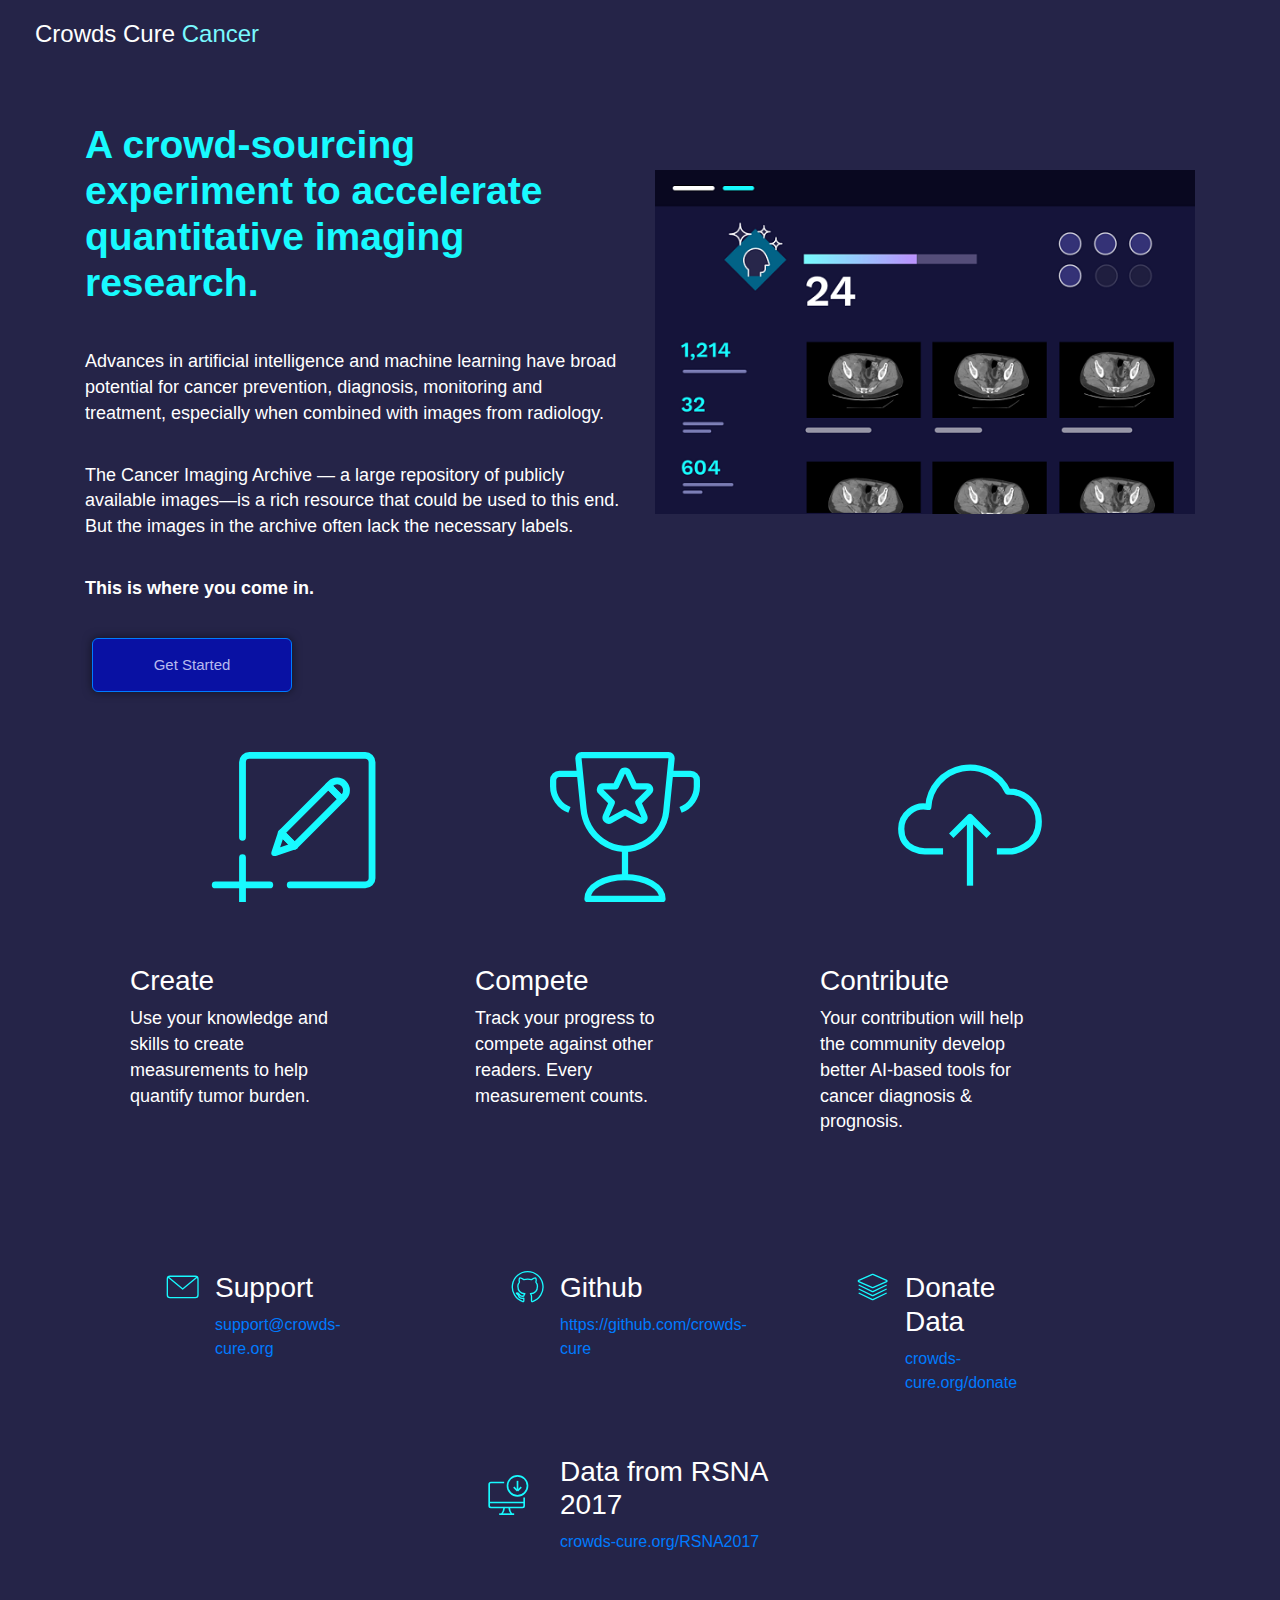
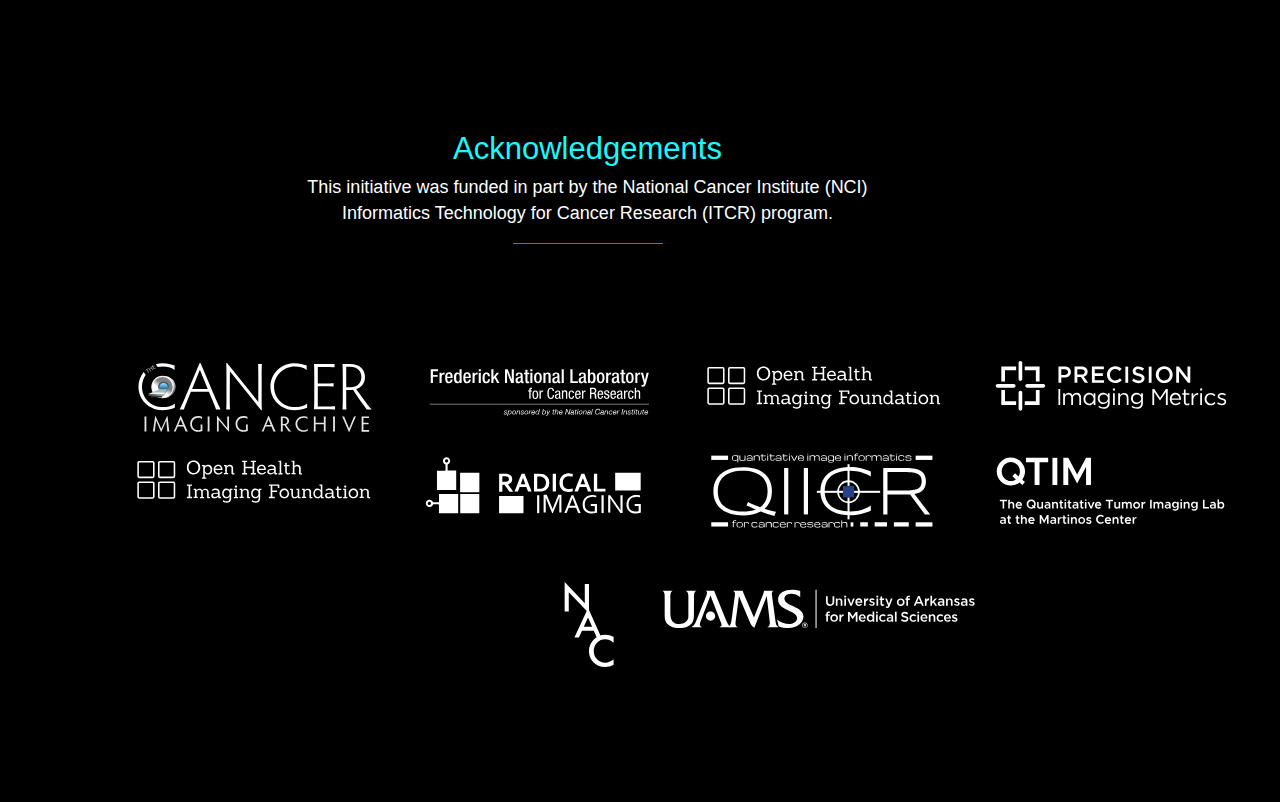
==== index.html @ 536ccc66 "updated with logos and links along with formatting" ====
﻿<!DOCTYPE html>
<html lang="en" xml:lang="en" xmlns="http://www.w3.org/1999/xhtml">

<head>
    <meta charset="utf-8">
    <meta http-equiv="X-UA-Compatible" content="IE=edge">
    <meta name="viewport" content="width=device-width, initial-scale=1">
    <meta http-equiv="Content-Language" content="en">
  
    <title>Crowds Cure Cancer</title>
    <meta name="description" content="Crowdsourcing quantitative imaging measurements for cancer research">
    <meta name=”keywords” content="cancer, imaging, NCI, ITCR, dicomweb"/>
    <meta name="author" content="NCI ITCR Collaborators">
    <meta name="theme-color" content="#262548">
    <meta name="mobile-web-app-capable" content="yes">
    <meta name="apple-mobile-web-app-title" content="Crowds Cure Cancer">
    <meta name="apple-mobile-web-app-capable" content="yes">
    <meta name="apple-mobile-web-app-status-bar-style" content="#262548">

      <!-- Global site tag (gtag.js) - Google Analytics -->
      <script async src="https://www.googletagmanager.com/gtag/js?id=UA-110076978-1"></script>
      <script>
        window.dataLayer = window.dataLayer || [];
        function gtag(){dataLayer.push(arguments);}
        gtag('js', new Date());

        gtag('config', 'UA-110076978-1');
      </script>

    <link href="https://fonts.googleapis.com/css?family=Work+Sans:400,700" rel="stylesheet">

    <!--<link rel="stylesheet" href="http://maxcdn.bootstrapcdn.com/font-awesome/4.6.0/css/font-awesome.min.css">!-->
    <link rel="stylesheet" href="assets/css/bootstrap-grid.min.css">
    <link rel="stylesheet" href="assets/css/styles.css">
    <!--<link href="https://fonts.googleapis.com/css?family=Sanchez" rel="stylesheet">-->
    <link rel="stylesheet" href="https://maxcdn.bootstrapcdn.com/bootstrap/4.1.3/css/bootstrap.min.css">

</head>

<body>
    <section class="main">
        <div class="container-fluid lowerPadding">
            <div class="row">
                <div class="col-xs-12 col-md-6">
                    <h4 class="logo">
					<a href="#">
		            	<span class="logoText">Crowds Cure </span>
		            	<span class="logoText highlight">Cancer</span>
		        	</a>
				</h4>
                </div>
                <div class="col-xs-12 col-md-6 right">
                    <!--Sign Up / Login buttons !-->
                </div>
            </div>
        </div>
        <div class="container">
            <div class="row v-align">
                <div class="col-xs-12 col-md-6 order-2 order-md-1">
                    <h3 class="topic">A crowd-sourcing experiment to accelerate quantitative imaging research.</h3>
                    <p class="textDescription left">Advances in artificial intelligence and machine learning have broad potential for cancer prevention, diagnosis, monitoring and treatment, especially when combined with images from radiology.</p>
                    <p class="textDescription left">The Cancer Imaging Archive — a large repository of publicly available images—is a rich resource that could be used to this end. But the images in the archive often lack the necessary labels.</p>
                    <p class="textDescription left">
                        <strong>This is where you come in.</strong>
                    </p>
                    <a href="https://cancer.crowds-cure.org" class="btn btn-primary">Get Started</a>
                </div>
                <div class="col-xs-12 col-md-6 order--1 order-md-2">
                    <div class="imageBlock pt-5">
                        <img class="img-fluid" src="assets/img/app-dashboard-lg.png" alt="Image unavailable">
                    </div>
                </div>
            </div>
            <div class="row detail-section">
                <div class="col-xs-12 col-md-3">
                    <svg class="lowerPadding">
                        <use xlink:href="assets/img/icons.svg#icon-create" />
                    </svg>
                    <h3 class="normal">Create</h3>
                    <p class="left">
                        Use your knowledge and skills to create measurements to help quantify tumor burden.
                    </p>
                </div>
                <div class="col-xs-12 col-md-3">
                    <svg class="lowerPadding">
                        <use class="path" xlink:href="assets/img/icons.svg#icon-compete" />
                    </svg>
                    <div>
                        <h3 class="normal">Compete</h3>
                        <p class="left">Track your progress to compete against other readers. Every measurement counts.</p>
                    </div>
                </div>
                <div class="col-xs-12 col-md-3">
                    <svg class="lowerPadding">
                        <use xlink:href="assets/img/icons.svg#icon-contribute" />
                    </svg>
                    <div>
                        <h3 class="normal">Contribute</h3>
                        <p class="left">Your contribution will help the community develop better AI-based tools for cancer diagnosis & prognosis.</p>
                    </div>
                </div>
            </div>

            <div class="row link-section">
                <div class="col-xs-12 col-md-3">
                    <div class="row">
                        <div class="col-md-4">
                            <svg  width="180" height="80">
                                <use xlink:href="assets/img/icons.svg#icon-support" />
                            </svg>
                        </div>
                        <div class="col-md-8">
                            <h3 class="normal">Support</h3>
                            <a href="mailto:support@crowds-cure.org">support@crowds-cure.org</a>
                        </div>
                    </div>
                </div>
                <div class="col-xs-12 col-md-3">
                    <div class="row">
                        <div class="col-md-4">
                            <svg width="180" height="80">
                                <use xlink:href="assets/img/icons.svg#icon-github" />
                            </svg>
                        </div>
                        <div class="col-md-8">
                            <h3 class="normal">Github</h3>
                            <a href="https://github.com/crowds-cure/cancer">https://github.com/crowds-cure</a>
                        </div>
                    </div>
                </div>
                <div class="col-xs-12 col-md-3">
                    <div class="row">
                        <div class="col-md-4">
                            <svg width="180" height="80">
                                <use xlink:href="assets/img/icons.svg#icon-donate" />
                            </svg>
                        </div>    
                        <div class="col-md-8">
                            <h3 class="normal">Donate Data</h3>
                            <a href="/donate">crowds-cure.org/donate</a>
                        </div>
                    </div>
                </div>
            </div>
            <div class="row data-section">
                <div class="col-xs-12 col-md-4">
                    <!--download image !-->
                </div>
                <div class="col-xs-12 col-md-4">
                    <div class="row">
                        <div class="col-md-3 spacing rightAlign">
                            <svg width="180" height="100">
                                <use xlink:href="assets/img/icons.svg#icon-donwload-data" />
                            </svg>
                        </div>
                        <div class="col-md-9 lowerPadding">
                           <h3 class="normal">Data from RSNA 2017</h3>
                           <a href="/RSNA2017">crowds-cure.org/RSNA2017</a>
                        </div>
                    </div>
                    <div class="col-xs-12 col-md-4">
                    </div>
                </div>
            </div>
        </div>
    </section>
    <section class="secondary">
        <div class="container">
            <div class="row acknowledgements">
                <div class="col-xs-12 col-md-1">
                </div>
                <div class="col-xs-12 col-md-7">
                    <h3 class="acknowledgements">Acknowledgements</h3>
                    <p class="center">This initiative was funded in part by the National Cancer Institute (NCI) Informatics Technology for Cancer Research (ITCR) program.</p>
                    <hr />
                </div>
                <div class="col-xs-12 col-md-1">
                </div>
            </div>
            <div class="row logo-section lowerPadding">
                <div class="col-xs-12 col-md-2 offset-md-1 center">
                    <a class='logo-img' href="http://www.cancerimagingarchive.net">
                        <img src="assets/img/logos-for-web/logo-cancer-imaging-archive.svg" />
                    </a>
                </div>
                <div class="col-xs-12 col-md-2 center">
                    <a class='logo-img' href="https://frederick.cancer.gov">
                        <img src="assets/img/logos-for-web/logo-frederick-national-lab.svg" />
                    </a>
                </div>
                <div class="col-xs-12 col-md-2 center">
                    <a class='logo-img' href="http://www.ohif.org">
                        <img src="assets/img/logos-for-web/logo-ohif.svg" />
                    </a>
                </div>
                <div class="col-xs-12 col-md-2 center">
                    <a class='logo-img' href="http://www.precisionmetrics.org">
                        <img src="assets/img/logos-for-web/logo-pim.svg" />
                    </a>
                </div>
            </div>
            <div class="row logo-section lowerPadding">
                <div class="col-xs-12 col-md-2 offset-md-1 center">
                    <a class='logo-img' href="http://www.ohif.org">
                       <img src="assets/img/logos-for-web/logo-ohif.svg" />
                    </a>
                    </div>
                <div class="col-xs-12 col-md-2 center">
                    <a class='logo-img' href="http://radiomics.io/ ">
                       <img src="/assets/img/logos-for-web/logo-radical-imaging.svg">
                    </a>
                </div>
                <div class="col-xs-12 col-md-2 center">
                    <a class='logo-img' href="http://qiicr.org/ ">
                       <img src="/assets/img/logos-for-web/logo-qiicr.svg">
                    </a>
                </div>
                <div class="col-xs-12 col-md-2 center">
                    <a class='logo-img' href="https://qtim-github.io/ ">
                        <img src="/assets/img/logos-for-web/logo-qtim.svg">
                    </a>
                </div>
            </div>
            <div class="row logo-section">
                <div class="col-xs-12 col-md-4 center">
                </div>
                <div class="col-xs-12 col-md-2 center">
                   <a class='logo-img' href="https://nac.spl.harvard.edu/ ">
                      <img src="/assets/img/logos-for-web/logo-nac.svg" height="120">
                   </a>
                </div>
                <div class="col-xs-12 col-md-2 center">
                    <a class='logo-img lowerPadding' href="https://www.uams.edu/ ">
                        <img src="/assets/img/logos-for-web/logo-uams.svg" height="70">
                    </a>
                </div>
                <div class="col-xs-12 col-md-4 center">
                </div>
            </div>
        </div>
    </section>
</body>
</html>
---- assets/css/styles.css ----
:root {
    --textActiveColor: #79f9fe;
    --textPrimaryColor: white;
    --textSecondaryColor: #b8baee;
    --primaryBackground: #252448;
    --textTopicColor: #18faff;
}

html {
    font: normal 16px sans-serif;
    color: var(--textPrimaryColor);
    background: black;
}

body {
    font-family: 'Work Sans', 'SF Pro Text', 'Roboto', 'Helvetica Neue', sans-serif;
    margin: 0;
    -webkit-font-smoothing: antialiased;
    -moz-osx-font-smoothing: grayscale;
}

ul,
nav {
    list-style: none;
}

h4.logo {
    padding: 20px;
}

h3.normal {
    color: var(--textPrimaryColor);
}

h3.topic {
    color: var(--textTopicColor);
    /*font-family: WorkSans;*/
    font-size: 39px;
    font-weight: 600;
    font-style: normal;
    font-stretch: normal;
    line-height: 1.18;
    letter-spacing: normal;
    padding-bottom: 35px;
}

p.textDescription 
{
   /* font-family: WorkSans;*/
    font-size: 18px;
    font-weight: normal;
    font-style: normal;
    font-stretch: normal;
    line-height: 1.44;
    letter-spacing: normal;
    padding-bottom: 20px;
}

.acknowledgements {
    font-size: 31px;
    color: var(--textTopicColor);
}

img.imageSize {
    display: block;
    height: 322px;
}

div.imageBlock {
    padding-top: 100%;
    padding-bottom: 25px;
    width: 100%;
    border-radius: 100%;
}

.smallerSize {
    display: block;
    background-size: 15px 10px;
}

.vAlign {
    height: 100%;
}

.smallerSize {
    background-size: 15px 12px;
}

div.spacing {
    padding-top: 20px;
    padding-bottom: 0px;
}

div.center {
    display: block;
    margin-left: auto;
    margin-right: auto;
    margin-top: auto;
    margin-bottom: auto;
}

a {
    text-decoration: none;
    color: var(--textActiveColor);
    cursor: pointer;
}

.symbolLine
{
    text-decoration: none;
    color: #18faff;
    cursor: pointer;
}

.lowerPadding {
    padding-bottom: 45px;
}

svg.lowerPadding {
    padding-bottom: 55px;
}

a > span.logoText {
    color: var(--textPrimaryColor);
}

a>span.logoText.highlight {
    color: var(--textActiveColor);
}

a:hover {
    opacity: 1;
}

a.btn {
	display: block;
    text-align: center;
    border-radius: 6px;
    height: 54px;
    width: 200px;
    padding: 15px;
    box-shadow: 0 0 10px 0 rgba(0, 0, 0, 0.53);
    /*border: solid 1px var(--textSecondaryColor);*/
    background-color: transparent;
    color: var(--textSecondaryColor);
    font-size: 15px;
    margin: 0 7px;
    cursor: pointer;
    outline: none;
}

a.btn-primary {
    background-color: #0911a3;
    color: var(--textSecondaryColor);
    padding-bottom: 20px;
}

a.btn-secondary {
    background-color: transparent;
    color: var(--textPrimaryColor);
}

hr {
    width: 150px;
    height: 2px;
    background-color: #2196F3;
    border: 0;
    margin-bottom: 80px;
}

section.main {
	background: var(--primaryBackground);
}

section.secondary {
    background: black;
    padding-bottom: 150px;
}


.detail-section>div {
    padding: 30px;
    margin: 30px;
}

.link-section>div {
    padding: 30px;
    margin: 30px;
}

.acknowledgements {
    background: black;
    padding-top: 35px;
}

.acknowledgements>div {
    padding: 30px;
    margin: 30px;
    text-align: center;
}

.acknowledgements>div>hr {
    margin: 10px auto;
}

.logo-section {
    background: black;
    text-align: center;
    padding: 10px 0;
}

.logo-section.last>div {
    height: 200px;
    padding-bottom: 45px;
}

.logo-section>div {
    padding: 5px;
}

p {
    font-size: 18px;
    font-weight: normal;
    font-style: normal;
    font-stretch: normal;
    line-height: 1.44;
    letter-spacing: normal;
    text-align: center;
    color: #ffffff;
}

p.center {
    text-align: center;
}

p.left {
    text-align: left;
}

use.path {
  border: solid 3.3px #18faff;
}

.qtim-logo {
    cursor: pointer;
    text-decoration: none;
    color: #efefef;
}

.qtim-logo h3 {
    font-weight: 600;
    font-size: 30px;
    margin: 0;
}

.qtim-logo p {
    margin: 0.35714rem;
}

.logo-img {
    display: block;
    margin: 1.07143rem auto;
    cursor: pointer;
    width: 265px;
    height: 30px;
    text-decoration: none;
}

.logo-img.lowerPadding {
    padding-top: 40px;
}

.ohif-logo .ohif-icon {
    float: left;
    display: inline-block;
    fill: transparent;
    height: 20px;
    margin: 0 8px 0 0;
    width: 30px;
}

.ohif-logo .ohif-logo-text {
    float: left;
    display: inline-block;
    font-family: "Sanchez";
    color: white;
    font-size: 14px;
    font-weight: 300;
    line-height: 30px;
    text-decoration: none;
}
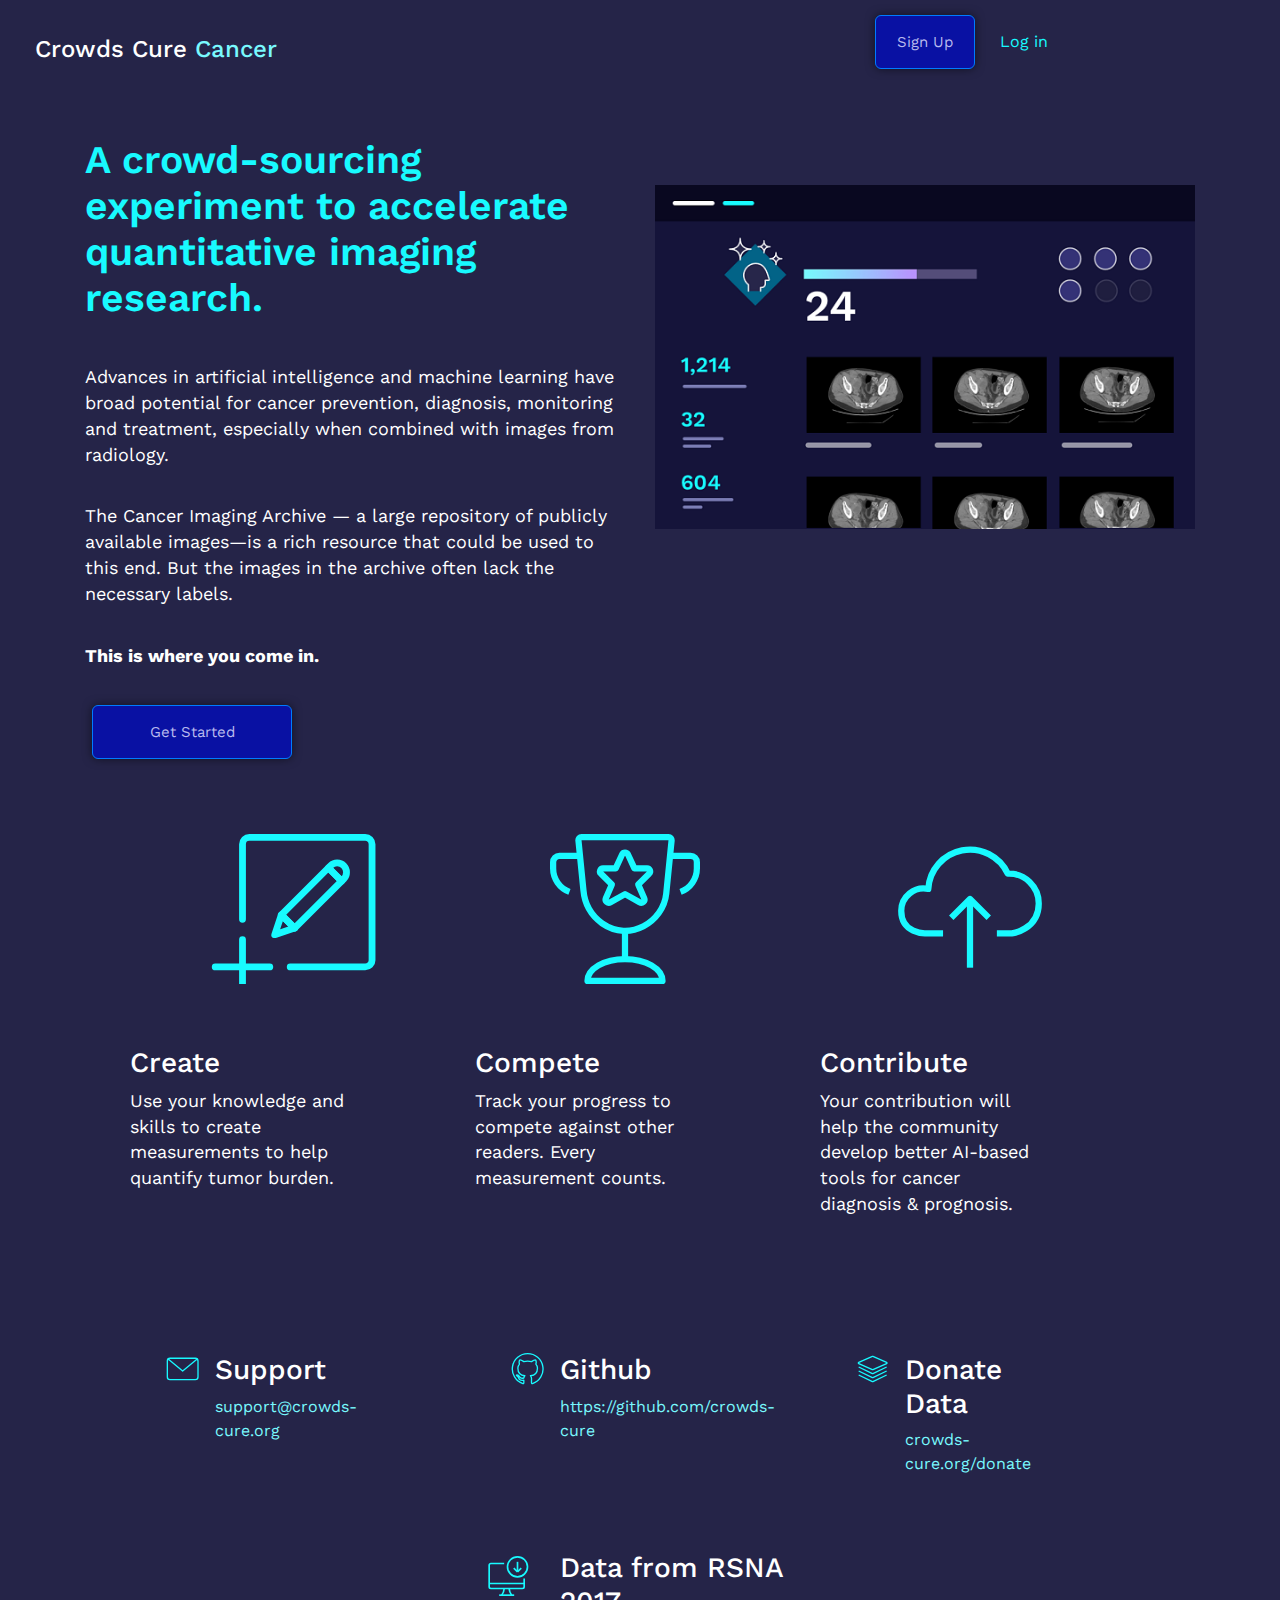
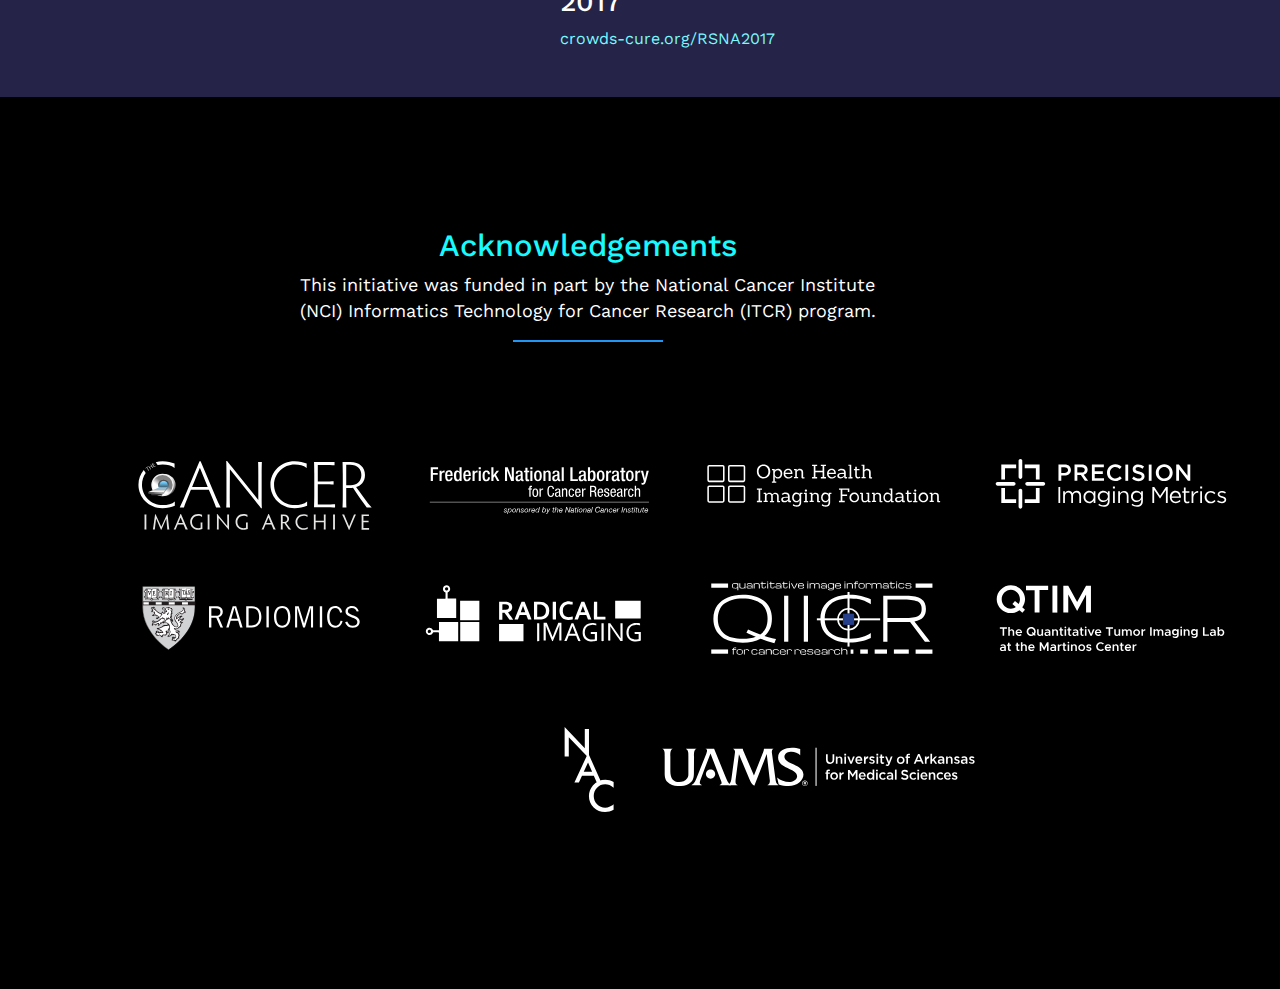
==== commit 7eb7ae37: "Buttons Added and Logo Updated" ====
--- a/index.html
+++ b/index.html
@@ -6,10 +6,10 @@
     <meta http-equiv="X-UA-Compatible" content="IE=edge">
     <meta name="viewport" content="width=device-width, initial-scale=1">
     <meta http-equiv="Content-Language" content="en">
-  
+
     <title>Crowds Cure Cancer</title>
     <meta name="description" content="Crowdsourcing quantitative imaging measurements for cancer research">
-    <meta name=”keywords” content="cancer, imaging, NCI, ITCR, dicomweb"/>
+    <meta name=”keywords” content="cancer, imaging, NCI, ITCR, dicomweb" />
     <meta name="author" content="NCI ITCR Collaborators">
     <meta name="theme-color" content="#262548">
     <meta name="mobile-web-app-capable" content="yes">
@@ -17,23 +17,23 @@
     <meta name="apple-mobile-web-app-capable" content="yes">
     <meta name="apple-mobile-web-app-status-bar-style" content="#262548">
 
-      <!-- Global site tag (gtag.js) - Google Analytics -->
-      <script async src="https://www.googletagmanager.com/gtag/js?id=UA-110076978-1"></script>
-      <script>
+    <!-- Global site tag (gtag.js) - Google Analytics -->
+    <script async src="https://www.googletagmanager.com/gtag/js?id=UA-110076978-1"></script>
+    <script>
         window.dataLayer = window.dataLayer || [];
-        function gtag(){dataLayer.push(arguments);}
+        function gtag() { dataLayer.push(arguments); }
         gtag('js', new Date());
 
         gtag('config', 'UA-110076978-1');
-      </script>
+    </script>
 
     <link href="https://fonts.googleapis.com/css?family=Work+Sans:400,700" rel="stylesheet">
 
     <!--<link rel="stylesheet" href="http://maxcdn.bootstrapcdn.com/font-awesome/4.6.0/css/font-awesome.min.css">!-->
     <link rel="stylesheet" href="assets/css/bootstrap-grid.min.css">
-    <link rel="stylesheet" href="assets/css/styles.css">
     <!--<link href="https://fonts.googleapis.com/css?family=Sanchez" rel="stylesheet">-->
     <link rel="stylesheet" href="https://maxcdn.bootstrapcdn.com/bootstrap/4.1.3/css/bootstrap.min.css">
+    <link rel="stylesheet" href="assets/css/styles.css">
 
 </head>
 
@@ -43,14 +43,17 @@
             <div class="row">
                 <div class="col-xs-12 col-md-6">
                     <h4 class="logo">
-					<a href="#">
-		            	<span class="logoText">Crowds Cure </span>
-		            	<span class="logoText highlight">Cancer</span>
-		        	</a>
-				</h4>
-                </div>
-                <div class="col-xs-12 col-md-6 right">
-                    <!--Sign Up / Login buttons !-->
+                        <a href="#">
+                            <span class="logoText">Crowds Cure </span>
+                            <span class="logoText highlight">Cancer</span>
+                        </a>
+                    </h4>
+                </div>
+                <div class="col-6 col-md-1 offset-md-2 right">
+                    <a href="https://cancer.crowds-cure.org" class="btn btn-signup">Sign Up</a>
+                </div>
+                <div class="col-6 col-md-1 left loginPadding">
+                    <a href="https://cancer.crowds-cure.org" class="login">Log in</a>
                 </div>
             </div>
         </div>
@@ -201,8 +204,8 @@
             </div>
             <div class="row logo-section lowerPadding">
                 <div class="col-xs-12 col-md-2 offset-md-1 center">
-                    <a class='logo-img' href="http://www.ohif.org">
-                       <img src="assets/img/logos-for-web/logo-ohif.svg" />
+                    <a class='logo-img' href="https://www.radiomics.io">
+                       <img src="assets/img/logos-for-web/logo-radiomics.svg" />
                     </a>
                     </div>
                 <div class="col-xs-12 col-md-2 center">
@@ -224,7 +227,7 @@
             <div class="row logo-section">
                 <div class="col-xs-12 col-md-4 center">
                 </div>
-                <div class="col-xs-12 col-md-2 center">
+                <div class="col-xs-12 col-md-2 nacCenter">
                    <a class='logo-img' href="https://nac.spl.harvard.edu/ ">
                       <img src="/assets/img/logos-for-web/logo-nac.svg" height="120">
                    </a>
--- a/assets/css/styles.css
+++ b/assets/css/styles.css
@@ -96,8 +96,26 @@
     margin-left: auto;
     margin-right: auto;
     margin-top: auto;
-    margin-bottom: auto;
-}
+    margin-bottom: 30px;
+}
+
+div.nacCenter {
+    display: block;
+    margin-left: auto;
+    margin-right: auto;
+    margin-top: 15px;
+    margin-bottom: 30px;
+}
+
+.login {
+    color: #18faff;
+}
+
+.loginPadding {
+    padding-top: 15px;
+    padding-left: 40px;
+}
+
 
 a {
     text-decoration: none;
@@ -113,6 +131,7 @@
 }
 
 .lowerPadding {
+    padding-top: 15px;
     padding-bottom: 45px;
 }
 
@@ -155,6 +174,15 @@
     padding-bottom: 20px;
 }
 
+
+a.btn-signup {
+    background-color: #0911a3;
+    color: var(--textSecondaryColor);
+    padding-bottom: 20px;
+    border-color: #007bff;
+    width: 100px;
+}
+
 a.btn-secondary {
     background-color: transparent;
     color: var(--textPrimaryColor);
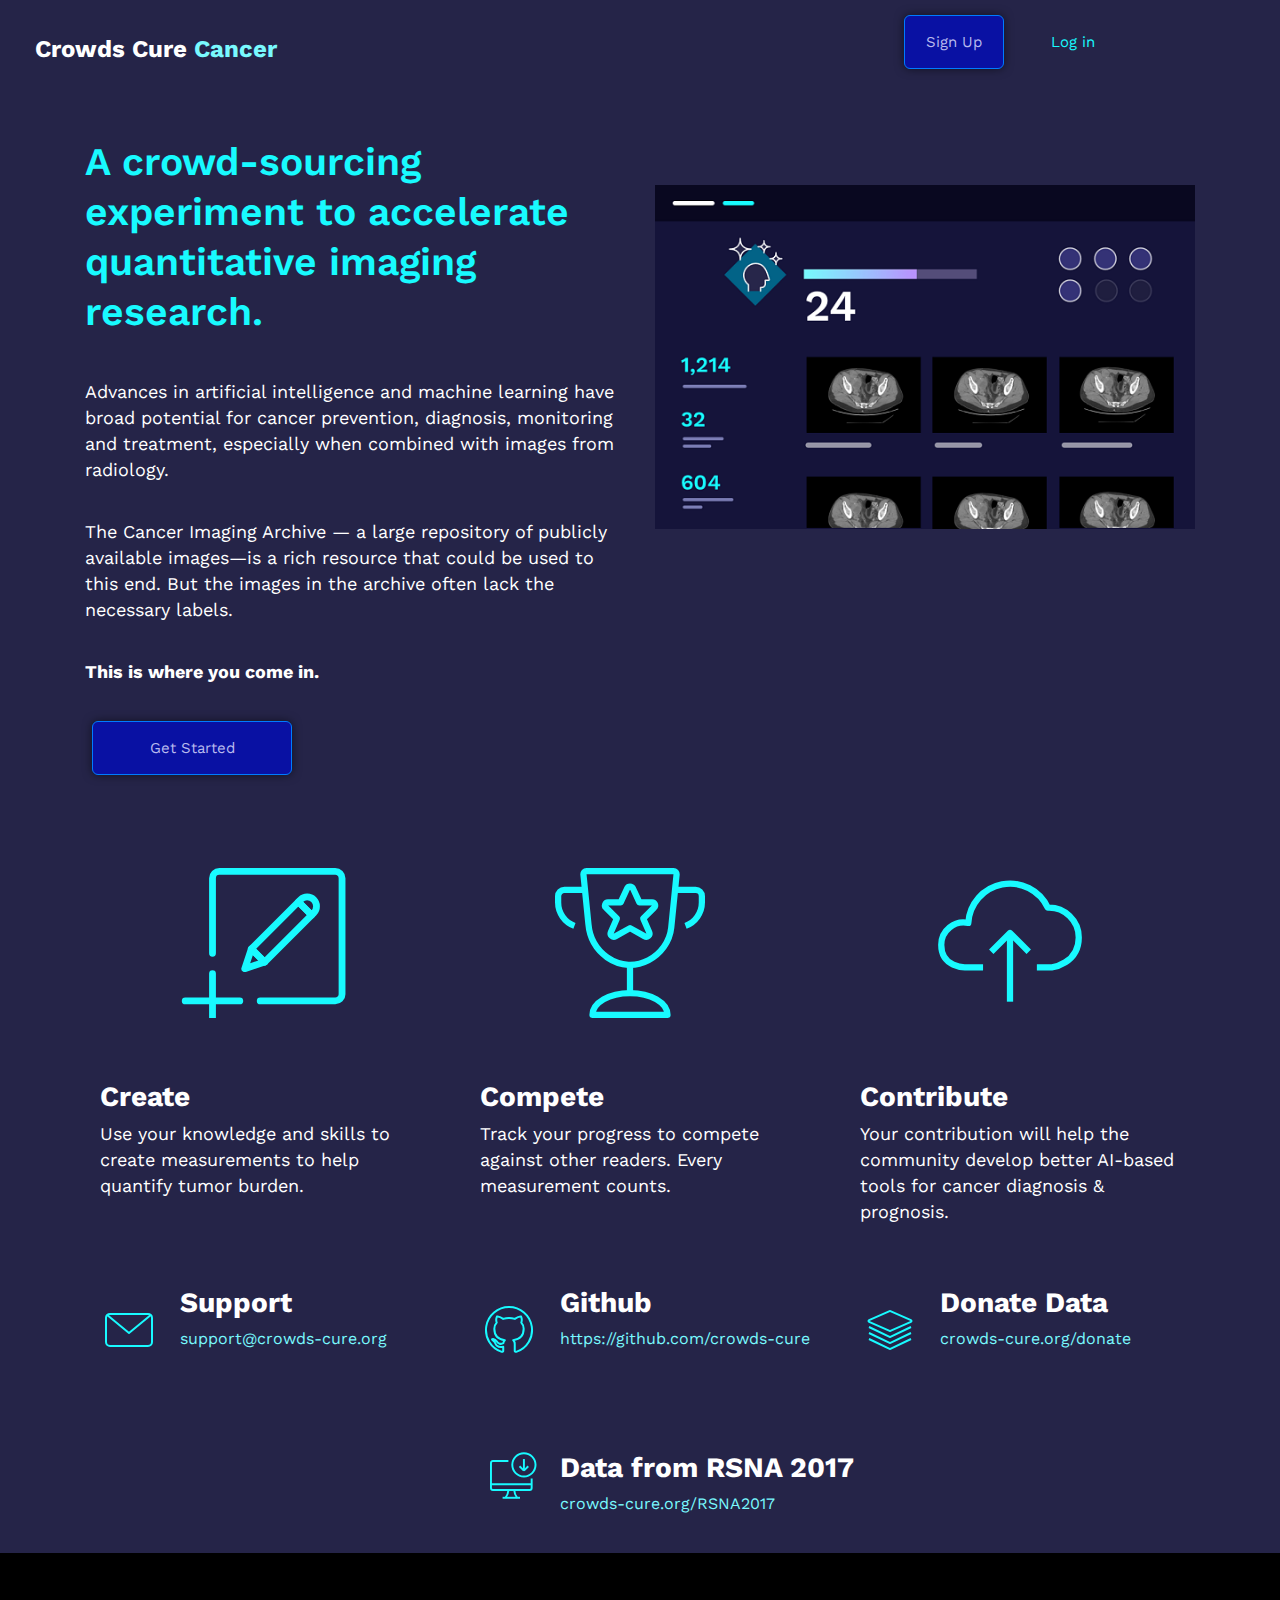
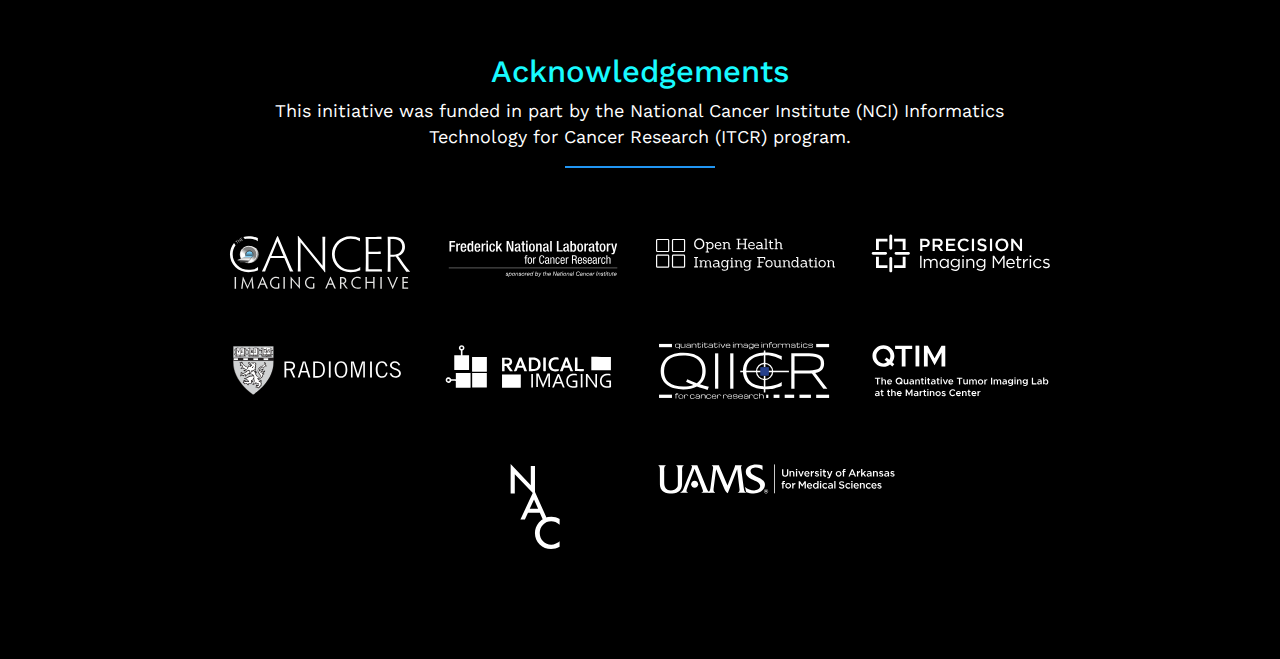
==== commit 429c6c97: "fix(style): Fix logos and sign up / login spacing" ====
--- a/index.html
+++ b/index.html
@@ -27,11 +27,8 @@
         gtag('config', 'UA-110076978-1');
     </script>
 
-    <link href="https://fonts.googleapis.com/css?family=Work+Sans:400,700" rel="stylesheet">
-
-    <!--<link rel="stylesheet" href="http://maxcdn.bootstrapcdn.com/font-awesome/4.6.0/css/font-awesome.min.css">!-->
-    <link rel="stylesheet" href="assets/css/bootstrap-grid.min.css">
-    <!--<link href="https://fonts.googleapis.com/css?family=Sanchez" rel="stylesheet">-->
+    <link href="https://fonts.googleapis.com/css?family=Work+Sans:400,600,700" rel="stylesheet">
+    <!--<link rel="stylesheet" href="assets/css/bootstrap-grid.min.css">!-->
     <link rel="stylesheet" href="https://maxcdn.bootstrapcdn.com/bootstrap/4.1.3/css/bootstrap.min.css">
     <link rel="stylesheet" href="assets/css/styles.css">
 
@@ -49,11 +46,9 @@
                         </a>
                     </h4>
                 </div>
-                <div class="col-6 col-md-1 offset-md-2 right">
-                    <a href="https://cancer.crowds-cure.org" class="btn btn-signup">Sign Up</a>
-                </div>
-                <div class="col-6 col-md-1 left loginPadding">
-                    <a href="https://cancer.crowds-cure.org" class="login">Log in</a>
+                <div class="col-xs-12 col-md-6 col-lg-5 offset-lg-1 right signup-buttons">
+                    <a href="https://cancer.crowds-cure.org#signup" class="btn btn-signup">Sign Up</a>
+                    <a href="https://cancer.crowds-cure.org#login" class="btn btn-login">Log in</a>
                 </div>
             </div>
         </div>
@@ -74,8 +69,8 @@
                     </div>
                 </div>
             </div>
-            <div class="row detail-section">
-                <div class="col-xs-12 col-md-3">
+            <div class="row detail-section mt-5">
+                <div class="col-xs-12 col-lg-4">
                     <svg class="lowerPadding">
                         <use xlink:href="assets/img/icons.svg#icon-create" />
                     </svg>
@@ -84,7 +79,7 @@
                         Use your knowledge and skills to create measurements to help quantify tumor burden.
                     </p>
                 </div>
-                <div class="col-xs-12 col-md-3">
+                <div class="col-xs-12 col-lg-4">
                     <svg class="lowerPadding">
                         <use class="path" xlink:href="assets/img/icons.svg#icon-compete" />
                     </svg>
@@ -93,7 +88,7 @@
                         <p class="left">Track your progress to compete against other readers. Every measurement counts.</p>
                     </div>
                 </div>
-                <div class="col-xs-12 col-md-3">
+                <div class="col-xs-12 col-lg-4">
                     <svg class="lowerPadding">
                         <use xlink:href="assets/img/icons.svg#icon-contribute" />
                     </svg>
@@ -105,139 +100,140 @@
             </div>
 
             <div class="row link-section">
-                <div class="col-xs-12 col-md-3">
-                    <div class="row">
-                        <div class="col-md-4">
-                            <svg  width="180" height="80">
+                <div class="col-xs-12 col-md-6 col-lg-4">
+                    <div class="row">
+                        <div class="col-md-3">
+                            <svg width="180" height="80">
                                 <use xlink:href="assets/img/icons.svg#icon-support" />
                             </svg>
                         </div>
-                        <div class="col-md-8">
+                        <div class="col-md-9">
                             <h3 class="normal">Support</h3>
                             <a href="mailto:support@crowds-cure.org">support@crowds-cure.org</a>
                         </div>
                     </div>
                 </div>
-                <div class="col-xs-12 col-md-3">
-                    <div class="row">
-                        <div class="col-md-4">
+                <div class="col-xs-12 col-md-6 col-lg-4">
+                    <div class="row">
+                        <div class="col-md-3">
                             <svg width="180" height="80">
                                 <use xlink:href="assets/img/icons.svg#icon-github" />
                             </svg>
                         </div>
-                        <div class="col-md-8">
+                        <div class="col-md-9">
                             <h3 class="normal">Github</h3>
-                            <a href="https://github.com/crowds-cure/cancer">https://github.com/crowds-cure</a>
-                        </div>
-                    </div>
-                </div>
-                <div class="col-xs-12 col-md-3">
-                    <div class="row">
-                        <div class="col-md-4">
-                            <svg width="180" height="80">
+                            <a target="_blank"
+                              rel="noopener noreferrer" href="https://github.com/crowds-cure/cancer">https://github.com/crowds-cure</a>
+                        </div>
+                    </div>
+                </div>
+                <div class="col-xs-12 col-md-6 col-lg-4">
+                    <div class="row">
+                        <div class="col-md-3">
+                            <svg width="110" height="80">
                                 <use xlink:href="assets/img/icons.svg#icon-donate" />
                             </svg>
                         </div>    
-                        <div class="col-md-8">
+                        <div class="col-md-9">
                             <h3 class="normal">Donate Data</h3>
-                            <a href="/donate">crowds-cure.org/donate</a>
-                        </div>
-                    </div>
-                </div>
-            </div>
-            <div class="row data-section">
-                <div class="col-xs-12 col-md-4">
-                    <!--download image !-->
-                </div>
-                <div class="col-xs-12 col-md-4">
-                    <div class="row">
-                        <div class="col-md-3 spacing rightAlign">
-                            <svg width="180" height="100">
-                                <use xlink:href="assets/img/icons.svg#icon-donwload-data" />
-                            </svg>
-                        </div>
-                        <div class="col-md-9 lowerPadding">
+                            <a target="_blank"
+                              rel="noopener noreferrer" href="http://www.cancerimagingarchive.net/primary-data/">crowds-cure.org/donate</a>
+                        </div>
+                    </div>
+                </div>
+            </div>
+            <div class="row data-section mt-5">
+                <div class="col-xs-12 col-lg-6 offset-lg-4">
+                    <div class="row">
+                        <div class="col-md-2">
+                            <svg class='icon-download-data' width="180" height="80">
+                                <use xlink:href="assets/img/icons.svg#icon-download-data" />
+                            </svg>
+                        </div>
+                        <div class="col-md-10">
                            <h3 class="normal">Data from RSNA 2017</h3>
-                           <a href="/RSNA2017">crowds-cure.org/RSNA2017</a>
-                        </div>
-                    </div>
-                    <div class="col-xs-12 col-md-4">
+                           <a target="_blank"
+                              rel="noopener noreferrer"
+                              href="/RSNA2017">crowds-cure.org/RSNA2017</a>
+                        </div>
                     </div>
                 </div>
             </div>
         </div>
     </section>
     <section class="secondary">
-        <div class="container">
+        <div class="container-fluid">
             <div class="row acknowledgements">
-                <div class="col-xs-12 col-md-1">
-                </div>
-                <div class="col-xs-12 col-md-7">
+                <div class="col-xs-12 col-md-8 offset-md-2">
                     <h3 class="acknowledgements">Acknowledgements</h3>
-                    <p class="center">This initiative was funded in part by the National Cancer Institute (NCI) Informatics Technology for Cancer Research (ITCR) program.</p>
+                    <p>This initiative was funded in part by the National Cancer Institute (NCI) Informatics Technology for Cancer Research (ITCR) program.</p>
                     <hr />
                 </div>
-                <div class="col-xs-12 col-md-1">
-                </div>
-            </div>
-            <div class="row logo-section lowerPadding">
-                <div class="col-xs-12 col-md-2 offset-md-1 center">
-                    <a class='logo-img' href="http://www.cancerimagingarchive.net">
+            </div>
+            <div class="row logo-section">
+                <div class="col-xs-12 col-md-6 col-xl-2 offset-xl-2">
+                    <a target="_blank"
+                              rel="noopener noreferrer" class='logo-img' href="http://www.cancerimagingarchive.net">
                         <img src="assets/img/logos-for-web/logo-cancer-imaging-archive.svg" />
                     </a>
                 </div>
-                <div class="col-xs-12 col-md-2 center">
-                    <a class='logo-img' href="https://frederick.cancer.gov">
+                <div class="col-xs-12 col-md-6 col-xl-2">
+                    <a target="_blank"
+                              rel="noopener noreferrer"class='logo-img' href="https://frederick.cancer.gov">
                         <img src="assets/img/logos-for-web/logo-frederick-national-lab.svg" />
                     </a>
                 </div>
-                <div class="col-xs-12 col-md-2 center">
-                    <a class='logo-img' href="http://www.ohif.org">
+                <div class="col-xs-12 col-md-6 col-xl-2">
+                    <a target="_blank"
+                              rel="noopener noreferrer" class='logo-img' href="http://www.ohif.org">
                         <img src="assets/img/logos-for-web/logo-ohif.svg" />
                     </a>
                 </div>
-                <div class="col-xs-12 col-md-2 center">
-                    <a class='logo-img' href="http://www.precisionmetrics.org">
+                <div class="col-xs-12 col-md-6 col-xl-2">
+                    <a target="_blank"
+                              rel="noopener noreferrer" class='logo-img' href="http://www.precisionmetrics.org">
                         <img src="assets/img/logos-for-web/logo-pim.svg" />
                     </a>
                 </div>
             </div>
-            <div class="row logo-section lowerPadding">
-                <div class="col-xs-12 col-md-2 offset-md-1 center">
-                    <a class='logo-img' href="https://www.radiomics.io">
+            <div class="row logo-section">
+                <div class="col-xs-12 col-md-6 col-xl-2 offset-xl-2">
+                    <a target="_blank"
+                              rel="noopener noreferrer" class='logo-img' href="https://www.radiomics.io">
                        <img src="assets/img/logos-for-web/logo-radiomics.svg" />
                     </a>
                     </div>
-                <div class="col-xs-12 col-md-2 center">
-                    <a class='logo-img' href="http://radiomics.io/ ">
+                <div class="col-xs-12 col-md-6 col-xl-2">
+                    <a target="_blank"
+                              rel="noopener noreferrer" class='logo-img' href="http://radicalimaging.com/">
                        <img src="/assets/img/logos-for-web/logo-radical-imaging.svg">
                     </a>
                 </div>
-                <div class="col-xs-12 col-md-2 center">
-                    <a class='logo-img' href="http://qiicr.org/ ">
+                <div class="col-xs-12 col-md-6 col-xl-2">
+                    <a target="_blank"
+                              rel="noopener noreferrer" class='logo-img' href="http://qiicr.org/ ">
                        <img src="/assets/img/logos-for-web/logo-qiicr.svg">
                     </a>
                 </div>
-                <div class="col-xs-12 col-md-2 center">
-                    <a class='logo-img' href="https://qtim-github.io/ ">
+                <div class="col-xs-12 col-md-6 col-xl-2">
+                    <a target="_blank"
+                              rel="noopener noreferrer" class='logo-img' href="https://qtim-github.io/ ">
                         <img src="/assets/img/logos-for-web/logo-qtim.svg">
                     </a>
                 </div>
             </div>
             <div class="row logo-section">
-                <div class="col-xs-12 col-md-4 center">
-                </div>
-                <div class="col-xs-12 col-md-2 nacCenter">
-                   <a class='logo-img' href="https://nac.spl.harvard.edu/ ">
+                <div class="col-xs-12 col-md-6 col-xl-2 offset-xl-4">
+                   <a target="_blank"
+                              rel="noopener noreferrer" class='logo-img' href="https://nac.spl.harvard.edu/ ">
                       <img src="/assets/img/logos-for-web/logo-nac.svg" height="120">
                    </a>
                 </div>
-                <div class="col-xs-12 col-md-2 center">
-                    <a class='logo-img lowerPadding' href="https://www.uams.edu/ ">
+                <div class="col-xs-12 col-md-6 col-xl-2">
+                    <a target="_blank"
+                              rel="noopener noreferrer" class='logo-img' href="https://www.uams.edu/ ">
                         <img src="/assets/img/logos-for-web/logo-uams.svg" height="70">
                     </a>
-                </div>
-                <div class="col-xs-12 col-md-4 center">
                 </div>
             </div>
         </div>
--- a/assets/css/styles.css
+++ b/assets/css/styles.css
@@ -4,10 +4,16 @@
     --textSecondaryColor: #b8baee;
     --primaryBackground: #252448;
     --textTopicColor: #18faff;
+    --linkHoverColor: pink;
+    --linkActiveColor: purple;
 }
 
 html {
     font: normal 16px sans-serif;
+    font-style: normal;
+    font-stretch: normal;
+    line-height: normal;
+    letter-spacing: normal;
     color: var(--textPrimaryColor);
     background: black;
 }
@@ -29,24 +35,22 @@
 }
 
 h3.normal {
+    font-weight: bold;
     color: var(--textPrimaryColor);
 }
 
 h3.topic {
     color: var(--textTopicColor);
-    /*font-family: WorkSans;*/
     font-size: 39px;
     font-weight: 600;
     font-style: normal;
     font-stretch: normal;
-    line-height: 1.18;
+    line-height: 1.28;
     letter-spacing: normal;
     padding-bottom: 35px;
 }
 
-p.textDescription 
-{
-   /* font-family: WorkSans;*/
+p.textDescription {
     font-size: 18px;
     font-weight: normal;
     font-style: normal;
@@ -61,11 +65,6 @@
     color: var(--textTopicColor);
 }
 
-img.imageSize {
-    display: block;
-    height: 322px;
-}
-
 div.imageBlock {
     padding-top: 100%;
     padding-bottom: 25px;
@@ -73,54 +72,20 @@
     border-radius: 100%;
 }
 
-.smallerSize {
-    display: block;
-    background-size: 15px 10px;
-}
-
-.vAlign {
-    height: 100%;
-}
-
-.smallerSize {
-    background-size: 15px 12px;
-}
-
-div.spacing {
-    padding-top: 20px;
-    padding-bottom: 0px;
-}
-
-div.center {
-    display: block;
-    margin-left: auto;
-    margin-right: auto;
-    margin-top: auto;
-    margin-bottom: 30px;
-}
-
-div.nacCenter {
-    display: block;
-    margin-left: auto;
-    margin-right: auto;
-    margin-top: 15px;
-    margin-bottom: 30px;
-}
-
-.login {
-    color: #18faff;
-}
-
-.loginPadding {
-    padding-top: 15px;
-    padding-left: 40px;
-}
-
-
 a {
-    text-decoration: none;
     color: var(--textActiveColor);
     cursor: pointer;
+    transition: 0.2s all ease;
+}
+
+a:hover {
+    text-decoration: none;
+    color: var(--linkHoverColor);
+}
+
+a:active {
+    text-decoration: none;
+    color: var(--linkActiveColor);
 }
 
 .symbolLine
@@ -141,14 +106,11 @@
 
 a > span.logoText {
     color: var(--textPrimaryColor);
+    font-weight: bold;
 }
 
 a>span.logoText.highlight {
     color: var(--textActiveColor);
-}
-
-a:hover {
-    opacity: 1;
 }
 
 a.btn {
@@ -174,6 +136,13 @@
     padding-bottom: 20px;
 }
 
+div.signup-buttons {
+    text-align: center;
+}
+
+div.signup-buttons > a {
+    display: inline-block;
+}
 
 a.btn-signup {
     background-color: #0911a3;
@@ -183,6 +152,24 @@
     width: 100px;
 }
 
+a.btn-signup:hover {
+    background-color: #007bff;
+}
+
+a.btn-login {
+    box-shadow: none;
+    width: 100px;
+    color: #18faff
+}
+
+a.btn-login:hover {
+    color: var(--linkHoverColor);
+}
+
+a.btn-login:active {
+    color: var(--linkActiveColor);
+}
+
 a.btn-secondary {
     background-color: transparent;
     color: var(--textPrimaryColor);
@@ -202,18 +189,24 @@
 
 section.secondary {
     background: black;
-    padding-bottom: 150px;
+    padding-bottom: 80px;
 }
 
 
 .detail-section>div {
     padding: 30px;
-    margin: 30px;
 }
 
 .link-section>div {
-    padding: 30px;
-    margin: 30px;
+    padding: 15px;
+}
+
+.data-section>div {
+    padding: 15px;
+}
+
+svg.icon-download-data {
+    padding-left: 25px;
 }
 
 .acknowledgements {
@@ -223,7 +216,6 @@
 
 .acknowledgements>div {
     padding: 30px;
-    margin: 30px;
     text-align: center;
 }
 
@@ -286,12 +278,17 @@
 }
 
 .logo-img {
+    margin: 0 auto;
+    cursor: pointer;
+    text-decoration: none;
     display: block;
-    margin: 1.07143rem auto;
-    cursor: pointer;
-    width: 265px;
-    height: 30px;
-    text-decoration: none;
+    align-items: center;
+    justify-content: center;
+}
+
+.logo-img > img {
+    max-width: 265px;
+    min-height: 30px;
 }
 
 .logo-img.lowerPadding {
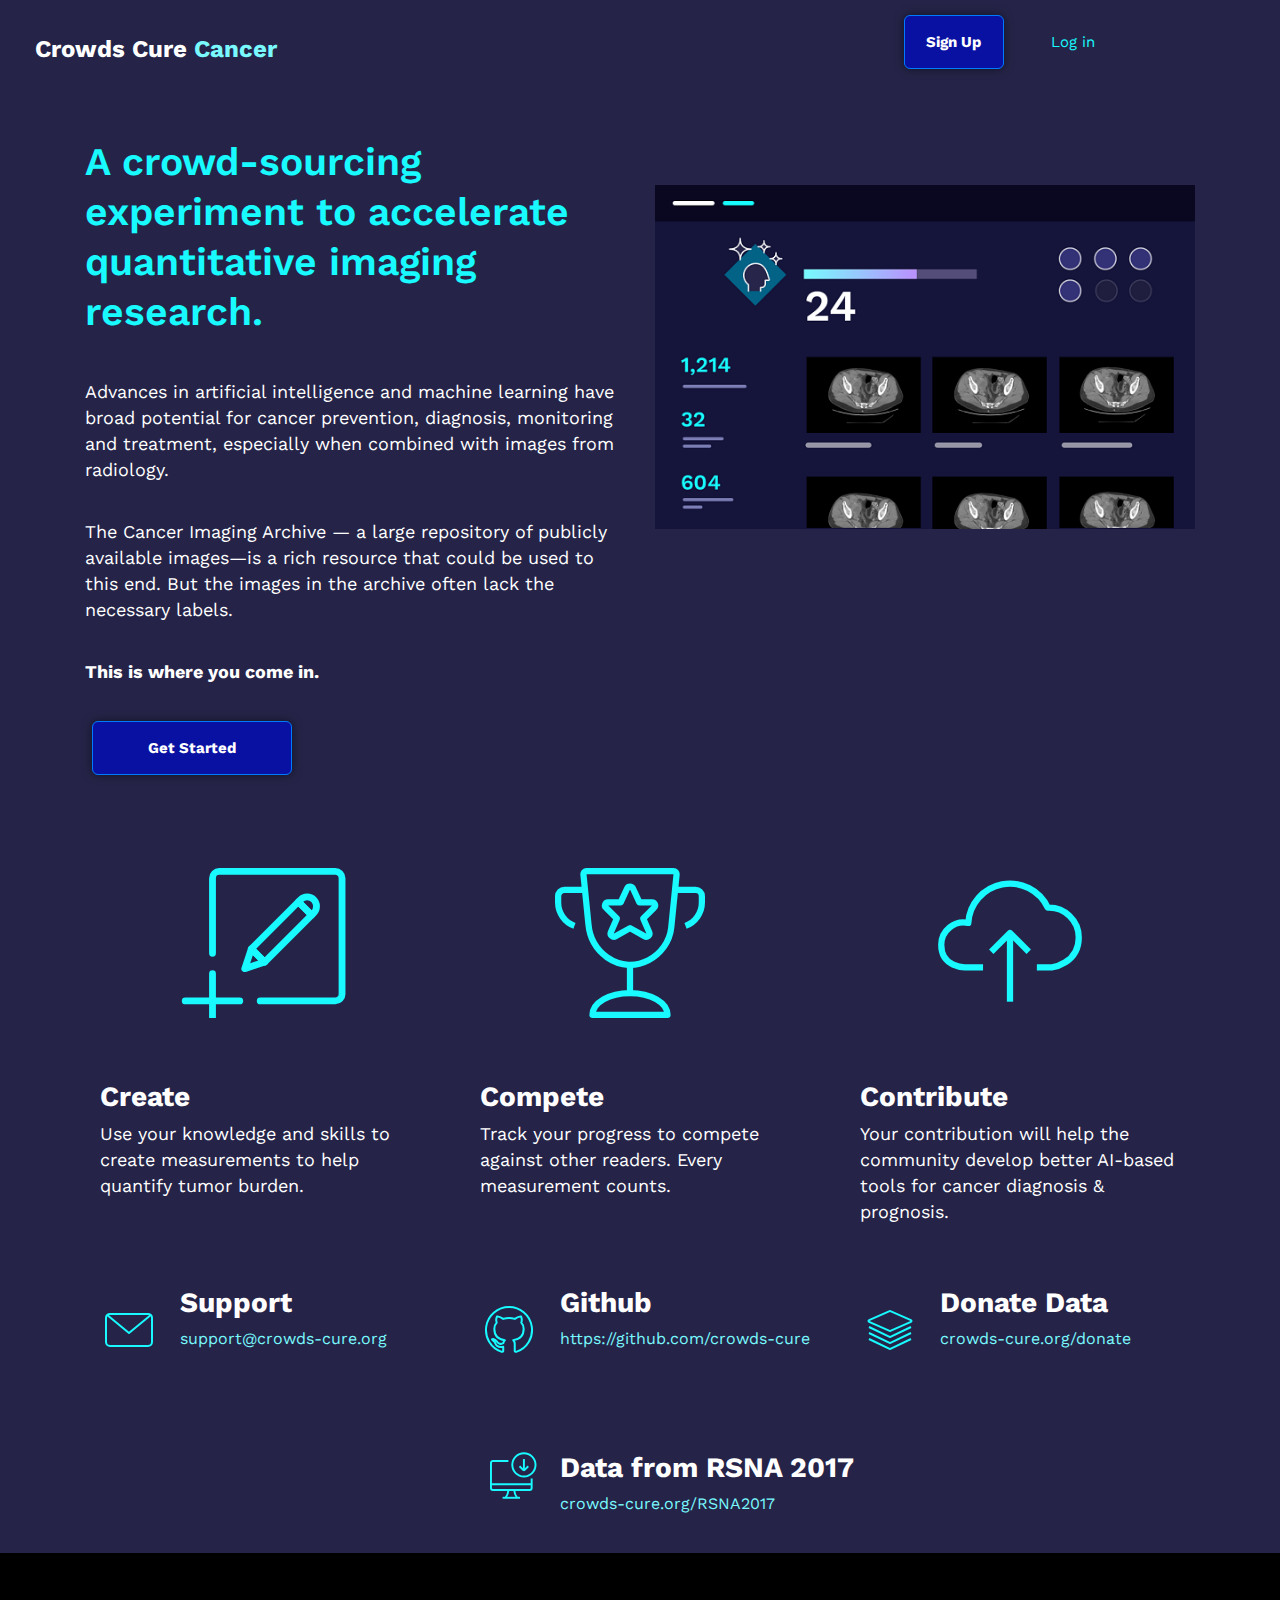
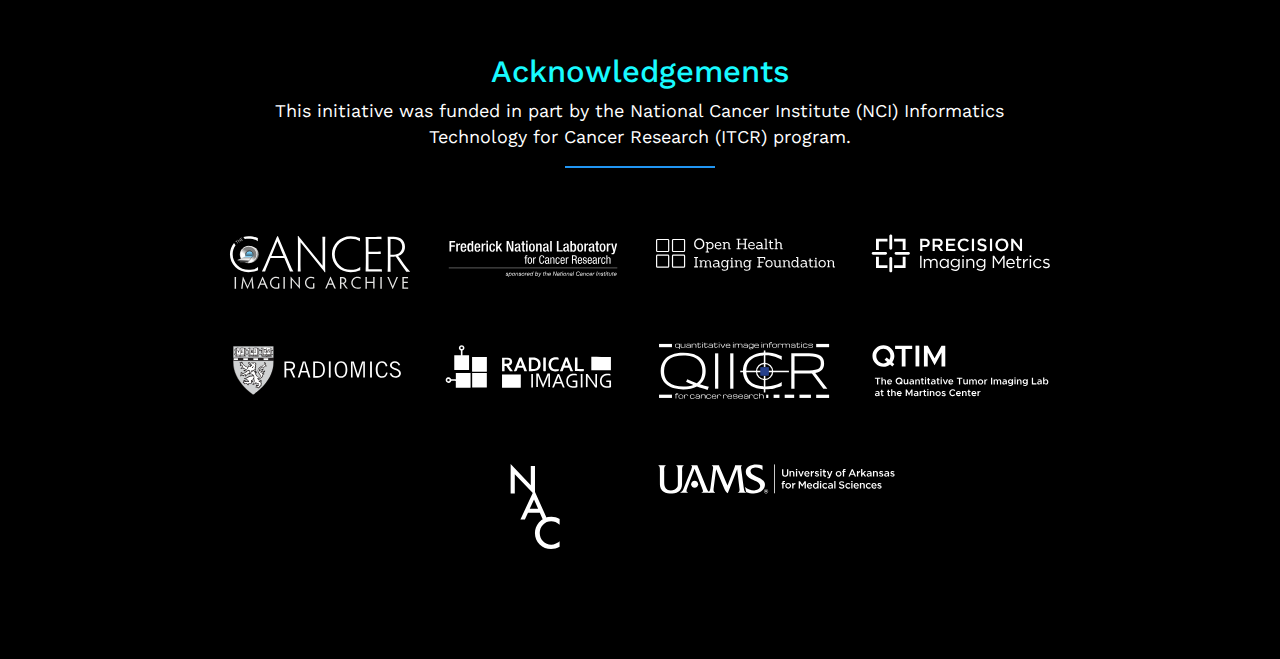
==== commit ef1063b5: "chore(favicon): Add basic favicon" ====
--- a/index.html
+++ b/index.html
@@ -11,11 +11,20 @@
     <meta name="description" content="Crowdsourcing quantitative imaging measurements for cancer research">
     <meta name=”keywords” content="cancer, imaging, NCI, ITCR, dicomweb" />
     <meta name="author" content="NCI ITCR Collaborators">
-    <meta name="theme-color" content="#262548">
+    <meta name="theme-color" content="#1e1d39">
     <meta name="mobile-web-app-capable" content="yes">
     <meta name="apple-mobile-web-app-title" content="Crowds Cure Cancer">
     <meta name="apple-mobile-web-app-capable" content="yes">
-    <meta name="apple-mobile-web-app-status-bar-style" content="#262548">
+    <meta name="apple-mobile-web-app-status-bar-style" content="#1e1d39">
+
+    <link rel="apple-touch-icon" sizes="180x180" href="/apple-touch-icon.png">
+    <link rel="icon" type="image/png" sizes="32x32" href="/favicon-32x32.png">
+    <link rel="icon" type="image/png" sizes="16x16" href="/favicon-16x16.png">
+    <link rel="manifest" href="/site.webmanifest">
+    <link rel="mask-icon" href="/safari-pinned-tab.svg" color="#1e1d39">
+    <link rel="shortcut icon" href="/favicon.ico">
+    <meta name="msapplication-TileColor" content="#1e1d39">
+    <meta name="theme-color" content="#1e1d39">
 
     <!-- Global site tag (gtag.js) - Google Analytics -->
     <script async src="https://www.googletagmanager.com/gtag/js?id=UA-110076978-1"></script>
--- a/assets/css/styles.css
+++ b/assets/css/styles.css
@@ -132,8 +132,9 @@
 
 a.btn-primary {
     background-color: #0911a3;
-    color: var(--textSecondaryColor);
+    color: var(--textPrimaryColor);
     padding-bottom: 20px;
+    font-weight: bold;
 }
 
 div.signup-buttons {
@@ -146,10 +147,11 @@
 
 a.btn-signup {
     background-color: #0911a3;
-    color: var(--textSecondaryColor);
+    color: var(--textPrimaryColor);
     padding-bottom: 20px;
     border-color: #007bff;
     width: 100px;
+    font-weight: bold;
 }
 
 a.btn-signup:hover {
@@ -314,3 +316,5 @@
     line-height: 30px;
     text-decoration: none;
 }
+
+
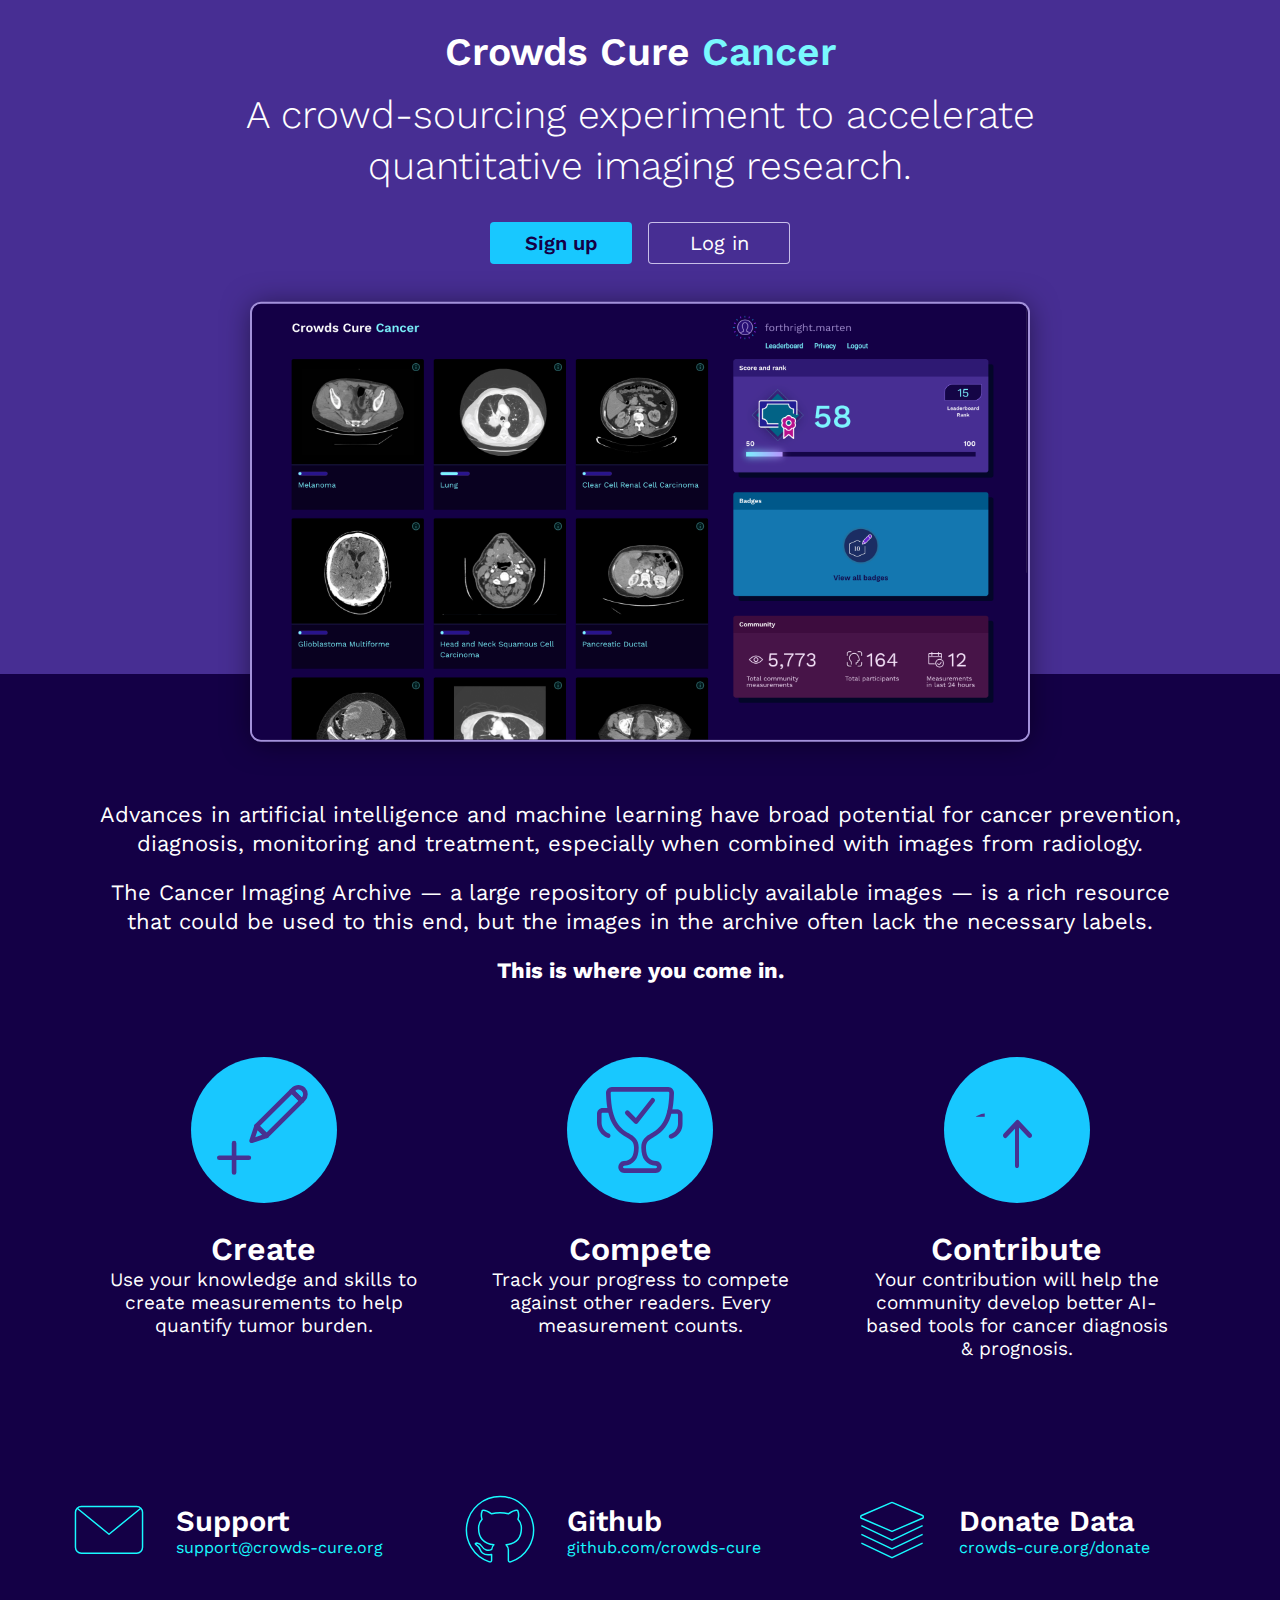
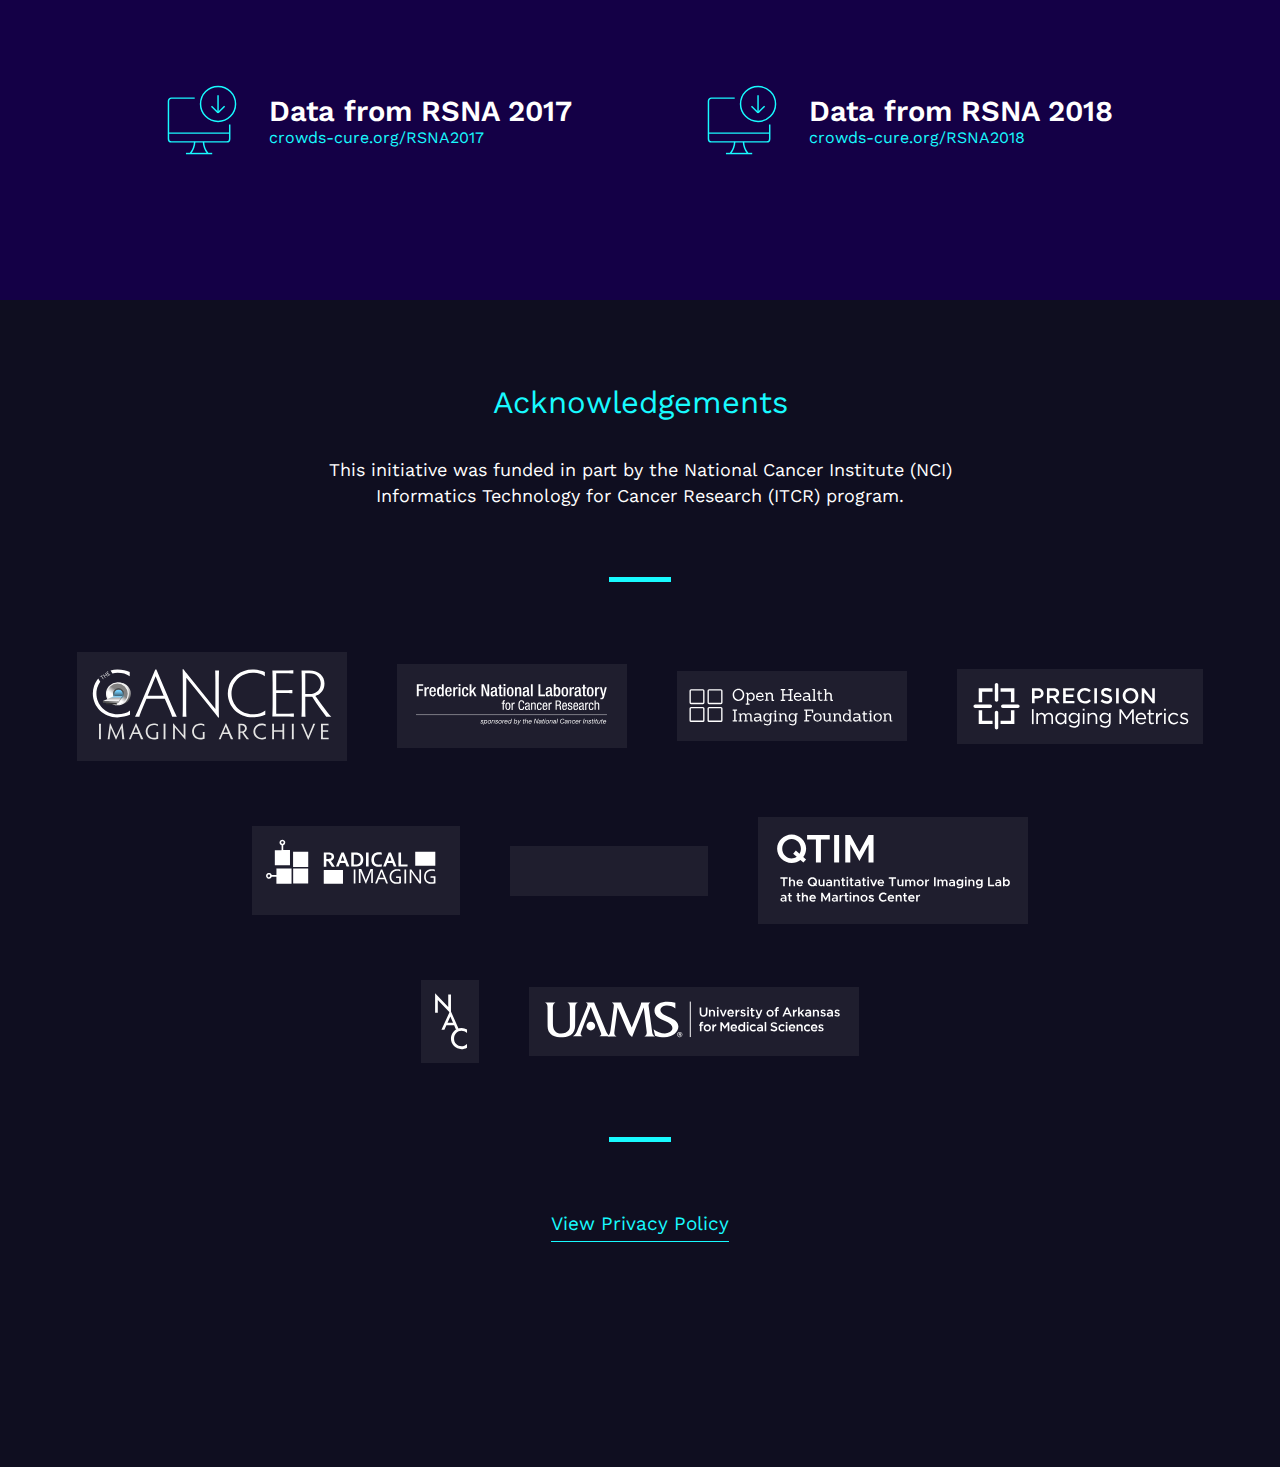
==== commit 19ecb2fa: "Initial implementation for RSNA 2019 layout" ====
--- a/index.html
+++ b/index.html
@@ -36,216 +36,123 @@
         gtag('config', 'UA-110076978-1');
     </script>
 
-    <link href="https://fonts.googleapis.com/css?family=Work+Sans:400,600,700" rel="stylesheet">
-    <!--<link rel="stylesheet" href="assets/css/bootstrap-grid.min.css">!-->
-    <link rel="stylesheet" href="https://maxcdn.bootstrapcdn.com/bootstrap/4.1.3/css/bootstrap.min.css">
+    <link href="https://fonts.googleapis.com/css?family=Work+Sans:300,400,600,700" rel="stylesheet">
     <link rel="stylesheet" href="assets/css/styles.css">
-
 </head>
 
 <body>
-    <section class="main">
-        <div class="container-fluid lowerPadding">
-            <div class="row">
-                <div class="col-xs-12 col-md-6">
-                    <h4 class="logo">
-                        <a href="#">
-                            <span class="logoText">Crowds Cure </span>
-                            <span class="logoText highlight">Cancer</span>
-                        </a>
-                    </h4>
-                </div>
-                <div class="col-xs-12 col-md-6 col-lg-5 offset-lg-1 right signup-buttons">
-                    <a href="https://cancer.crowds-cure.org#signup" class="btn btn-signup">Sign Up</a>
-                    <a href="https://cancer.crowds-cure.org#login" class="btn btn-login">Log in</a>
-                </div>
+    <section class="title">
+        <h1 class="logo">
+            <a href="#">
+                <span class="logoText">Crowds Cure </span>
+                <span class="logoText highlight">Cancer</span>
+            </a>
+        </h1>
+        <p class="description">A crowd-sourcing experiment to accelerate quantitative imaging research.</p>
+        <div class="buttons">
+            <a class="button signup" href="https://cancer.crowds-cure.org/#signup">Sign up</a>
+            <a class="button login" href="https://cancer.crowds-cure.org/#login">Log in</a>
+        </div>
+        <div class="screenshot">
+            <img src="assets/img/app-screenshot.png" />
+        </div>
+    </section>
+    <section class="overview">
+        <div class="introduction">
+            <p>Advances in artificial intelligence and machine learning have broad potential for cancer prevention, diagnosis, monitoring and treatment, especially when combined with images from radiology.</p>
+            <p>The Cancer Imaging Archive — a large repository of publicly available images — is a rich resource that could be used to this end, but the images in the archive often lack the necessary labels.</p>
+            <p><strong>This is where you come in.</strong></p>
+        </div>
+        <div class="actions">
+            <div class="action">
+                    <svg><use xlink:href="assets/img/icons.svg#icon-create"></use></svg>
+                <h3>Create</h3>
+                <p>Use your knowledge and skills to create measurements to help quantify tumor burden.</p>
+            </div>
+            <div class="action">
+                <svg><use xlink:href="assets/img/icons.svg#icon-compete"></use></svg>
+                <h3>Compete</h3>
+                <p>Track your progress to compete against other readers. Every measurement counts.</p>
+            </div>
+            <div class="action">
+                    <svg><use xlink:href="assets/img/icons.svg#icon-contribute"></use></svg>
+                <h3>Contribute</h3>
+                <p>Your contribution will help the community develop better AI-based tools for cancer diagnosis & prognosis.</p>
             </div>
         </div>
-        <div class="container">
-            <div class="row v-align">
-                <div class="col-xs-12 col-md-6 order-2 order-md-1">
-                    <h3 class="topic">A crowd-sourcing experiment to accelerate quantitative imaging research.</h3>
-                    <p class="textDescription left">Advances in artificial intelligence and machine learning have broad potential for cancer prevention, diagnosis, monitoring and treatment, especially when combined with images from radiology.</p>
-                    <p class="textDescription left">The Cancer Imaging Archive — a large repository of publicly available images—is a rich resource that could be used to this end. But the images in the archive often lack the necessary labels.</p>
-                    <p class="textDescription left">
-                        <strong>This is where you come in.</strong>
-                    </p>
-                    <a href="https://cancer.crowds-cure.org" class="btn btn-primary">Get Started</a>
+        <div class="links">
+            <a class="link" href="mailto:support@crowds-cure.org" target="_blank">
+                <svg><use xlink:href="assets/img/icons.svg#icon-support"></use></svg>
+                <div class="text">
+                    <h4 class="title">Support</h4>
+                    <span>support@crowds-cure.org</span>
                 </div>
-                <div class="col-xs-12 col-md-6 order--1 order-md-2">
-                    <div class="imageBlock pt-5">
-                        <img class="img-fluid" src="assets/img/app-dashboard-lg.png" alt="Image unavailable">
-                    </div>
+            </a>
+            <a class="link" href="https://github.com/crowds-cure" target="_blank">
+                <svg><use xlink:href="assets/img/icons.svg#icon-github"></use></svg>
+                <div class="text">
+                    <h4 class="title">Github</h4>
+                    <span>github.com/crowds-cure</span>
                 </div>
-            </div>
-            <div class="row detail-section mt-5">
-                <div class="col-xs-12 col-lg-4">
-                    <svg class="lowerPadding">
-                        <use xlink:href="assets/img/icons.svg#icon-create" />
-                    </svg>
-                    <h3 class="normal">Create</h3>
-                    <p class="left">
-                        Use your knowledge and skills to create measurements to help quantify tumor burden.
-                    </p>
+            </a>
+            <a class="link" href="/donate" target="_blank">
+                <svg><use xlink:href="assets/img/icons.svg#icon-donate"></use></svg>
+                <div class="text">
+                    <h4 class="title">Donate Data</h4>
+                    <span>crowds-cure.org/donate</span>
                 </div>
-                <div class="col-xs-12 col-lg-4">
-                    <svg class="lowerPadding">
-                        <use class="path" xlink:href="assets/img/icons.svg#icon-compete" />
-                    </svg>
-                    <div>
-                        <h3 class="normal">Compete</h3>
-                        <p class="left">Track your progress to compete against other readers. Every measurement counts.</p>
-                    </div>
+            </a>
+            <a class="link" href="/RSNA2017" target="_blank">
+                <svg><use xlink:href="assets/img/icons.svg#icon-download-data"></use></svg>
+                <div class="text">
+                    <h4 class="title">Data from RSNA 2017</h4>
+                    <span>crowds-cure.org/RSNA2017</span>
                 </div>
-                <div class="col-xs-12 col-lg-4">
-                    <svg class="lowerPadding">
-                        <use xlink:href="assets/img/icons.svg#icon-contribute" />
-                    </svg>
-                    <div>
-                        <h3 class="normal">Contribute</h3>
-                        <p class="left">Your contribution will help the community develop better AI-based tools for cancer diagnosis & prognosis.</p>
-                    </div>
+            </a>
+            <a class="link" href="/RSNA2018" target="_blank">
+                <svg><use xlink:href="assets/img/icons.svg#icon-download-data"></use></svg>
+                <div class="text">
+                    <h4 class="title">Data from RSNA 2018</h4>
+                    <span>crowds-cure.org/RSNA2018</span>
                 </div>
-            </div>
-
-            <div class="row link-section">
-                <div class="col-xs-12 col-md-6 col-lg-4">
-                    <div class="row">
-                        <div class="col-md-3">
-                            <svg width="180" height="80">
-                                <use xlink:href="assets/img/icons.svg#icon-support" />
-                            </svg>
-                        </div>
-                        <div class="col-md-9">
-                            <h3 class="normal">Support</h3>
-                            <a href="mailto:support@crowds-cure.org">support@crowds-cure.org</a>
-                        </div>
-                    </div>
-                </div>
-                <div class="col-xs-12 col-md-6 col-lg-4">
-                    <div class="row">
-                        <div class="col-md-3">
-                            <svg width="180" height="80">
-                                <use xlink:href="assets/img/icons.svg#icon-github" />
-                            </svg>
-                        </div>
-                        <div class="col-md-9">
-                            <h3 class="normal">Github</h3>
-                            <a target="_blank"
-                              rel="noopener noreferrer" href="https://github.com/crowds-cure/cancer">https://github.com/crowds-cure</a>
-                        </div>
-                    </div>
-                </div>
-                <div class="col-xs-12 col-md-6 col-lg-4">
-                    <div class="row">
-                        <div class="col-md-3">
-                            <svg width="110" height="80">
-                                <use xlink:href="assets/img/icons.svg#icon-donate" />
-                            </svg>
-                        </div>    
-                        <div class="col-md-9">
-                            <h3 class="normal">Donate Data</h3>
-                            <a target="_blank"
-                              rel="noopener noreferrer" href="http://www.cancerimagingarchive.net/primary-data/">crowds-cure.org/donate</a>
-                        </div>
-                    </div>
-                </div>
-            </div>
-            <div class="row data-section mt-5">
-                <div class="col-xs-12 col-lg-6 offset-lg-4">
-                    <div class="row">
-                        <div class="col-md-2">
-                            <svg class='icon-download-data' width="180" height="80">
-                                <use xlink:href="assets/img/icons.svg#icon-download-data" />
-                            </svg>
-                        </div>
-                        <div class="col-md-10">
-                           <h3 class="normal">Data from RSNA 2017</h3>
-                           <a target="_blank"
-                              rel="noopener noreferrer"
-                              href="/RSNA2017">crowds-cure.org/RSNA2017</a>
-                        </div>
-                    </div>
-                </div>
-            </div>
+            </a>
         </div>
     </section>
-    <section class="secondary">
-        <div class="container-fluid">
-            <div class="row acknowledgements">
-                <div class="col-xs-12 col-md-8 offset-md-2">
-                    <h3 class="acknowledgements">Acknowledgements</h3>
-                    <p>This initiative was funded in part by the National Cancer Institute (NCI) Informatics Technology for Cancer Research (ITCR) program.</p>
-                    <hr />
-                </div>
-            </div>
-            <div class="row logo-section">
-                <div class="col-xs-12 col-md-6 col-xl-2 offset-xl-2">
-                    <a target="_blank"
-                              rel="noopener noreferrer" class='logo-img' href="http://www.cancerimagingarchive.net">
-                        <img src="assets/img/logos-for-web/logo-cancer-imaging-archive.svg" />
-                    </a>
-                </div>
-                <div class="col-xs-12 col-md-6 col-xl-2">
-                    <a target="_blank"
-                              rel="noopener noreferrer"class='logo-img' href="https://frederick.cancer.gov">
-                        <img src="assets/img/logos-for-web/logo-frederick-national-lab.svg" />
-                    </a>
-                </div>
-                <div class="col-xs-12 col-md-6 col-xl-2">
-                    <a target="_blank"
-                              rel="noopener noreferrer" class='logo-img' href="http://www.ohif.org">
-                        <img src="assets/img/logos-for-web/logo-ohif.svg" />
-                    </a>
-                </div>
-                <div class="col-xs-12 col-md-6 col-xl-2">
-                    <a target="_blank"
-                              rel="noopener noreferrer" class='logo-img' href="http://www.precisionmetrics.org">
-                        <img src="assets/img/logos-for-web/logo-pim.svg" />
-                    </a>
-                </div>
-            </div>
-            <div class="row logo-section">
-                <div class="col-xs-12 col-md-6 col-xl-2 offset-xl-2">
-                    <a target="_blank"
-                              rel="noopener noreferrer" class='logo-img' href="https://www.radiomics.io">
-                       <img src="assets/img/logos-for-web/logo-radiomics.svg" />
-                    </a>
-                    </div>
-                <div class="col-xs-12 col-md-6 col-xl-2">
-                    <a target="_blank"
-                              rel="noopener noreferrer" class='logo-img' href="http://radicalimaging.com/">
-                       <img src="/assets/img/logos-for-web/logo-radical-imaging.svg">
-                    </a>
-                </div>
-                <div class="col-xs-12 col-md-6 col-xl-2">
-                    <a target="_blank"
-                              rel="noopener noreferrer" class='logo-img' href="http://qiicr.org/ ">
-                       <img src="/assets/img/logos-for-web/logo-qiicr.svg">
-                    </a>
-                </div>
-                <div class="col-xs-12 col-md-6 col-xl-2">
-                    <a target="_blank"
-                              rel="noopener noreferrer" class='logo-img' href="https://qtim-github.io/ ">
-                        <img src="/assets/img/logos-for-web/logo-qtim.svg">
-                    </a>
-                </div>
-            </div>
-            <div class="row logo-section">
-                <div class="col-xs-12 col-md-6 col-xl-2 offset-xl-4">
-                   <a target="_blank"
-                              rel="noopener noreferrer" class='logo-img' href="https://nac.spl.harvard.edu/ ">
-                      <img src="/assets/img/logos-for-web/logo-nac.svg" height="120">
-                   </a>
-                </div>
-                <div class="col-xs-12 col-md-6 col-xl-2">
-                    <a target="_blank"
-                              rel="noopener noreferrer" class='logo-img' href="https://www.uams.edu/ ">
-                        <img src="/assets/img/logos-for-web/logo-uams.svg" height="70">
-                    </a>
-                </div>
-            </div>
+    <section class="acknowledgements">
+        <h2>Acknowledgements</h2>
+        <p>This initiative was funded in part by the National Cancer Institute (NCI) Informatics Technology for Cancer Research (ITCR) program.</p>
+        <hr />
+        <div class="logos">
+            <a href="http://www.cancerimagingarchive.net/" target="_blank">
+                <img src="/assets/img/logos/cancer-imaging-archive.svg" alt="Cancer Imaging Archive" style="width: 270px">
+            </a>
+            <a href="https://frederick.cancer.gov/" target="_blank">
+                <img src="/assets/img/logos/frederick-national-lab.svg" alt="Frederick National Laboratory" style="width: 230px">
+            </a>
+            <a href="http://www.ohif.org/" target="_blank">
+                <img src="/assets/img/logos/ohif.svg" alt="Open Health Imaging Foundation" style="width: 230px">
+            </a>
+            <a href="http://www.precisionmetrics.org/" target="_blank">
+                <img src="/assets/img/logos/pim.svg" alt="Precision Imaging Metrics" style="width: 246px">
+            </a>
+            <a href="http://radicalimaging.com/" target="_blank">
+                <img src="/assets/img/logos/radical-imaging.svg" alt="Radical Imaging" style="width: 208px">
+            </a>
+            <a href="https://imagingdatacommons.github.io/" style="width:198px;height:50px">
+                <!-- TODO -->
+            </a target="_blank">
+            <a href="https://qtim-lab.github.io/" target="_blank">
+                <img src="/assets/img/logos/qtim.svg" alt="Quantitative Tumor Imaging Lab" style="width: 270px">
+            </a>
+            <a href="https://nac.spl.harvard.edu/" class="break-first" target="_blank">
+                <img src="/assets/img/logos/nac.svg" alt="Neuroimaging Analysis Center" style="width: 58px">
+            </a>
+            <a href="https://www.uams.edu/" class="break-last" target="_blank">
+                <img src="/assets/img/logos/uams.svg" alt="Neuroimaging Analysis Center" style="width: 330px">
+            </a>
         </div>
+        <hr />
+        <a class="privacy" href="/privacy" target="privacy">View Privacy Policy</a>
     </section>
 </body>
 </html>
--- a/assets/css/styles.css
+++ b/assets/css/styles.css
@@ -1,11 +1,7 @@
-:root {
-    --textActiveColor: #79f9fe;
-    --textPrimaryColor: white;
-    --textSecondaryColor: #b8baee;
-    --primaryBackground: #252448;
-    --textTopicColor: #18faff;
-    --linkHoverColor: pink;
-    --linkActiveColor: purple;
+* {
+    box-sizing: border-box;
+    margin: 0;
+    padding: 0;
 }
 
 html {
@@ -14,307 +10,439 @@
     font-stretch: normal;
     line-height: normal;
     letter-spacing: normal;
-    color: var(--textPrimaryColor);
-    background: black;
+    color: white;
 }
 
 body {
+    background-color: #0f0e20;
+    color: #ffffff;
     font-family: 'Work Sans', 'SF Pro Text', 'Roboto', 'Helvetica Neue', sans-serif;
+    font-size: 16px;
+    font-weight: normal;
     margin: 0;
+    padding: 0;
     -webkit-font-smoothing: antialiased;
     -moz-osx-font-smoothing: grayscale;
 }
 
-ul,
-nav {
-    list-style: none;
-}
-
-h4.logo {
-    padding: 20px;
-}
-
-h3.normal {
-    font-weight: bold;
-    color: var(--textPrimaryColor);
-}
-
-h3.topic {
-    color: var(--textTopicColor);
+a {
+    color: #18faff;
+    cursor: pointer;
+    text-decoration: none;
+    transition: color 0.3s ease;
+}
+
+a:hover {
+    text-decoration: none;
+    color: #ffffff;
+}
+
+a:active {
+    text-decoration: none;
+    color: #ffffff;
+}
+
+section {
+    display: table;
+    padding: 0 32px;
+    text-align: center;
+    width: 100%;
+}
+
+section.title {
+    background-color: #472e93;
+}
+
+section.title .logo {
     font-size: 39px;
     font-weight: 600;
-    font-style: normal;
-    font-stretch: normal;
-    line-height: 1.28;
-    letter-spacing: normal;
-    padding-bottom: 35px;
-}
-
-p.textDescription {
+    margin: 29px 0 15px;
+}
+
+section.title .logo > a > span {
+    color: #ffffff;
+}
+
+section.title .logo > a > span.highlight {
+    color: #79f9fe;
+}
+
+section.title .description {
+    display: block;
+    font-size: 39px;
+    font-weight: 300;
+    line-height: 1.31;
+    margin: 0 auto;
+    max-width: 947px;
+}
+
+section.title .buttons {
+    display: table;
+    margin: 31px auto 38px;
+}
+
+section.title .buttons .button {
+    border-radius: 4px;
+    display: inline-block;
+    font-size: 20px;
+    height: 42px;
+    line-height: 42px;
+    margin: 0 8px;
+    width: 142px;
+}
+
+section.title .buttons .signup {
+    background-color: #18c8ff;
+    color: #140046;
+    font-weight: 600;
+}
+
+section.title .buttons .login {
+    box-shadow: inset 0 0 0 1px #c8bee9;
+    color: #ffffff;
+    font-weight: normal;
+}
+
+section.title .screenshot {
+    margin: 0 auto;
+    object-fit: contain;
+    max-width: 776px;
+    pointer-events: none;
+}
+
+section.title .screenshot img {
+    border-radius: 9px;
+    box-shadow: 0 0 0 2px #a391da, 0 2px 29px 0 rgba(0, 0, 0, 0.5);
+    margin-top: -8.8%;
+    transform: translateY(16%);
+    width: 100%;
+}
+
+section.overview {
+    background-color: #140046;
+}
+
+section.overview .introduction {
+    margin: 126px auto 0;
+    max-width: 1098px;
+}
+
+section.overview .introduction p {
+    font-size: 22px;
+    font-weight: normal;
+    line-height: 1.32;
+    margin-bottom: 20px;
+}
+
+section.overview .actions {
+    display: flex;
+    justify-content: space-between;
+    margin: 72px auto 0;
+    max-width: 1100px;
+}
+
+section.overview .actions .action {
+    margin: 0 16px;
+    max-width: 315px;
+}
+
+section.overview .actions .action svg {
+    height: 146px;
+    margin-bottom: 23px;
+    width: 146px;
+}
+
+section.overview .actions .action h3 {
+    font-size: 32px;
+    font-weight: 600;
+}
+
+section.overview .actions .action p {
+    font-size: 19px;
+}
+
+section.overview .links {
+    display: flex;
+    flex-wrap: wrap;
+    justify-content: space-evenly;
+    margin: 75px auto 85px;
+    max-width: 1350px;
+}
+
+section.overview .links .link {
+    align-items: center;
+    display: flex;
+    margin: 60px 0;
+    min-width: 350px;
+    text-align: left;
+}
+
+section.overview .links .link svg {
+    height: 70px;
+    margin-right: 32px;
+    min-width: 70px;
+    stroke: #18faff;
+    transition: stroke 0.3s ease;
+    width: 70px;
+}
+
+section.overview .links .link:hover svg {
+    stroke: #ffffff;
+}
+
+section.overview .links .link h4 {
+    color: #ffffff;
+    font-size: 29px;
+    font-weight: 600;
+}
+
+section.overview .links .link a {
+    font-size: 18px;
+    line-height: 1.44;
+}
+
+section.acknowledgements h2 {
+    color: #18faff;
+    font-size: 31px;
+    font-weight: normal;
+    margin: 84px 0 0;
+}
+
+section.acknowledgements p {
+    display: block;
     font-size: 18px;
     font-weight: normal;
-    font-style: normal;
-    font-stretch: normal;
     line-height: 1.44;
-    letter-spacing: normal;
-    padding-bottom: 20px;
-}
-
-.acknowledgements {
-    font-size: 31px;
-    color: var(--textTopicColor);
-}
-
-div.imageBlock {
-    padding-top: 100%;
-    padding-bottom: 25px;
-    width: 100%;
-    border-radius: 100%;
-}
-
-a {
-    color: var(--textActiveColor);
-    cursor: pointer;
-    transition: 0.2s all ease;
-}
-
-a:hover {
-    text-decoration: none;
-    color: var(--linkHoverColor);
-}
-
-a:active {
-    text-decoration: none;
-    color: var(--linkActiveColor);
-}
-
-.symbolLine
-{
-    text-decoration: none;
-    color: #18faff;
-    cursor: pointer;
-}
-
-.lowerPadding {
-    padding-top: 15px;
-    padding-bottom: 45px;
-}
-
-svg.lowerPadding {
-    padding-bottom: 55px;
-}
-
-a > span.logoText {
-    color: var(--textPrimaryColor);
-    font-weight: bold;
-}
-
-a>span.logoText.highlight {
-    color: var(--textActiveColor);
-}
-
-a.btn {
-	display: block;
-    text-align: center;
-    border-radius: 6px;
-    height: 54px;
-    width: 200px;
-    padding: 15px;
-    box-shadow: 0 0 10px 0 rgba(0, 0, 0, 0.53);
-    /*border: solid 1px var(--textSecondaryColor);*/
-    background-color: transparent;
-    color: var(--textSecondaryColor);
-    font-size: 15px;
-    margin: 0 7px;
-    cursor: pointer;
-    outline: none;
-}
-
-a.btn-primary {
-    background-color: #0911a3;
-    color: var(--textPrimaryColor);
-    padding-bottom: 20px;
-    font-weight: bold;
-}
-
-div.signup-buttons {
-    text-align: center;
-}
-
-div.signup-buttons > a {
-    display: inline-block;
-}
-
-a.btn-signup {
-    background-color: #0911a3;
-    color: var(--textPrimaryColor);
-    padding-bottom: 20px;
-    border-color: #007bff;
-    width: 100px;
-    font-weight: bold;
-}
-
-a.btn-signup:hover {
-    background-color: #007bff;
-}
-
-a.btn-login {
-    box-shadow: none;
-    width: 100px;
-    color: #18faff
-}
-
-a.btn-login:hover {
-    color: var(--linkHoverColor);
-}
-
-a.btn-login:active {
-    color: var(--linkActiveColor);
-}
-
-a.btn-secondary {
-    background-color: transparent;
-    color: var(--textPrimaryColor);
+    margin: 36px auto 68px;
+    max-width: 650px;
+}
+
+section.acknowledgements .logos {
+    align-items: center;
+    display: flex;
+    flex-wrap: wrap;
+    justify-content: center;
+    margin: 42px auto 46px;
+    max-width: 1200px;
+}
+
+section.acknowledgements .logos a {
+    display: block;
+    margin: 28px 25px;
+    /* TODO: [rsna2019] REMOVE */
+    background-color: #ffffff11;
+}
+
+section.acknowledgements .privacy {
+    border-bottom: solid 1px #18faff;
+    display: table;
+    font-size: 19px;
+    margin: 70px auto 225px;
+    padding-bottom: 6px;
+}
+
+section.acknowledgements .privacy:hover {
+    border-color: #ffffff;
 }
 
 hr {
-    width: 150px;
-    height: 2px;
-    background-color: #2196F3;
+    width: 62px;
+    height: 5px;
+    background-color: #18faff;
     border: 0;
-    margin-bottom: 80px;
-}
-
-section.main {
-	background: var(--primaryBackground);
-}
-
-section.secondary {
-    background: black;
-    padding-bottom: 80px;
-}
-
-
-.detail-section>div {
-    padding: 30px;
-}
-
-.link-section>div {
-    padding: 15px;
-}
-
-.data-section>div {
-    padding: 15px;
-}
-
-svg.icon-download-data {
-    padding-left: 25px;
-}
-
-.acknowledgements {
-    background: black;
-    padding-top: 35px;
-}
-
-.acknowledgements>div {
-    padding: 30px;
-    text-align: center;
-}
-
-.acknowledgements>div>hr {
-    margin: 10px auto;
-}
-
-.logo-section {
-    background: black;
-    text-align: center;
-    padding: 10px 0;
-}
-
-.logo-section.last>div {
-    height: 200px;
-    padding-bottom: 45px;
-}
-
-.logo-section>div {
-    padding: 5px;
-}
-
-p {
-    font-size: 18px;
-    font-weight: normal;
-    font-style: normal;
-    font-stretch: normal;
-    line-height: 1.44;
-    letter-spacing: normal;
-    text-align: center;
-    color: #ffffff;
-}
-
-p.center {
-    text-align: center;
-}
-
-p.left {
-    text-align: left;
-}
-
-use.path {
-  border: solid 3.3px #18faff;
-}
-
-.qtim-logo {
-    cursor: pointer;
-    text-decoration: none;
-    color: #efefef;
-}
-
-.qtim-logo h3 {
-    font-weight: 600;
-    font-size: 30px;
-    margin: 0;
-}
-
-.qtim-logo p {
-    margin: 0.35714rem;
-}
-
-.logo-img {
     margin: 0 auto;
-    cursor: pointer;
-    text-decoration: none;
-    display: block;
-    align-items: center;
-    justify-content: center;
-}
-
-.logo-img > img {
-    max-width: 265px;
-    min-height: 30px;
-}
-
-.logo-img.lowerPadding {
-    padding-top: 40px;
-}
-
-.ohif-logo .ohif-icon {
-    float: left;
-    display: inline-block;
-    fill: transparent;
-    height: 20px;
-    margin: 0 8px 0 0;
-    width: 30px;
-}
-
-.ohif-logo .ohif-logo-text {
-    float: left;
-    display: inline-block;
-    font-family: "Sanchez";
-    color: white;
-    font-size: 14px;
-    font-weight: 300;
-    line-height: 30px;
-    text-decoration: none;
-}
-
-
+}
+
+@media (max-width: 1023px) {
+    section.title .description {
+        font-size: 30px;
+    }
+
+    section.overview .actions {
+        margin-left: -16px;
+        margin-right: -16px;
+    }
+
+    section.overview .actions .action svg {
+        height: 120px;
+        width: 120px;
+    }
+
+    section.overview .actions .action h3 {
+        font-size: 28px;
+    }
+
+    section.overview .actions .action p {
+        font-size: 17px;
+    }
+
+    section.overview .links {
+        margin-bottom: 40px;
+        margin-top: 30px;
+    }
+
+    section.overview .links .link {
+        margin-bottom: 25px;
+        margin-top: 25px;
+    }
+
+    section.acknowledgements h2 {
+        margin-top: 60px;
+    }
+
+    section.acknowledgements .logos {
+        margin-bottom: 30px;
+        margin-top: 30px;
+    }
+
+    section.acknowledgements .privacy {
+        margin-bottom: 70px;
+        margin-top: 50px;
+    }
+}
+
+@media (min-width: 640px) and (max-width: 820px) {
+    section.overview .links {
+        justify-content: center;
+    }
+
+    section.overview .links .link {
+        flex-basis: 60%;
+    }
+}
+
+@media (max-width: 639px) {
+    section {
+        padding: 0 24px;
+    }
+
+    section.title .logo {
+        font-size: 26px;
+    }
+
+    section.title .description {
+        font-size: 19px;
+
+    }
+
+    section.title .buttons .button {
+        margin: 0;
+        width: 124px;
+    }
+
+    section.title .buttons .button.login {
+        margin-left: 16px;
+    }
+
+    section.overview .introduction {
+        margin-top: 72px;
+    }
+
+    section.overview .introduction p {
+        font-size: 19px;
+        text-align: left;
+    }
+
+    section.overview .actions {
+        flex-wrap: wrap;
+        margin-top: 50px;
+    }
+
+    section.overview .actions .action {
+        flex-basis: 100%;
+        margin: 0 auto 40px;
+    }
+
+    section.overview .actions .action svg {
+        height: 100px;
+        margin-bottom: 10px;
+        width: 100px;
+    }
+
+    section.overview .actions .action h3 {
+        font-size: 24px;
+    }
+
+    section.overview .actions .action p {
+        font-size: 16px;
+    }
+
+    section.overview .links {
+        justify-content: left;
+        margin-bottom: 30px;
+        margin-top: 30px;
+    }
+
+    section.overview .links .link {
+        flex-basis: 100%;
+        margin: 20px 0;
+        min-width: unset;
+    }
+
+    section.overview .links .link .icon {
+        height: 60px;
+        min-width: 60px;
+        width: 60px;
+    }
+
+    section.overview .links .link h4 {
+        font-size: 20px;
+    }
+
+    section.overview .links .link a {
+        font-size: 15px;
+    }
+
+    section.acknowledgements h2 {
+        font-size: 24px;
+        margin-top: 40px;
+    }
+
+    section.acknowledgements p {
+        text-align: justify;
+        margin-bottom: 40px;
+        margin-top: 15px;
+    }
+
+    section.acknowledgements .logos {
+        margin-bottom: 20px;
+        margin-top: 20px;
+    }
+
+    section.acknowledgements .logos a {
+        flex-basis: 100%;
+        margin: 10px 0;
+    }
+
+    section.acknowledgements .logos a img {
+        max-width: 272px;
+    }
+
+    section.acknowledgements .privacy {
+        margin-bottom: 40px;
+        margin-top: 40px;
+    }
+}
+
+@media (min-width: 400px) and (max-width: 639px) {
+    section.overview .introduction p {
+        text-align: justify;
+    }
+
+    section.overview .links {
+        justify-content: center;
+    }
+
+    section.overview .links .link {
+        flex-basis: 90%;
+    }
+}
+
+@media (min-width: 1201px) {
+    section.acknowledgements .logos a.break-first {
+        margin-left: 300px;
+    }
+    section.acknowledgements .logos a.break-last {
+        margin-right: 300px;
+    }
+}
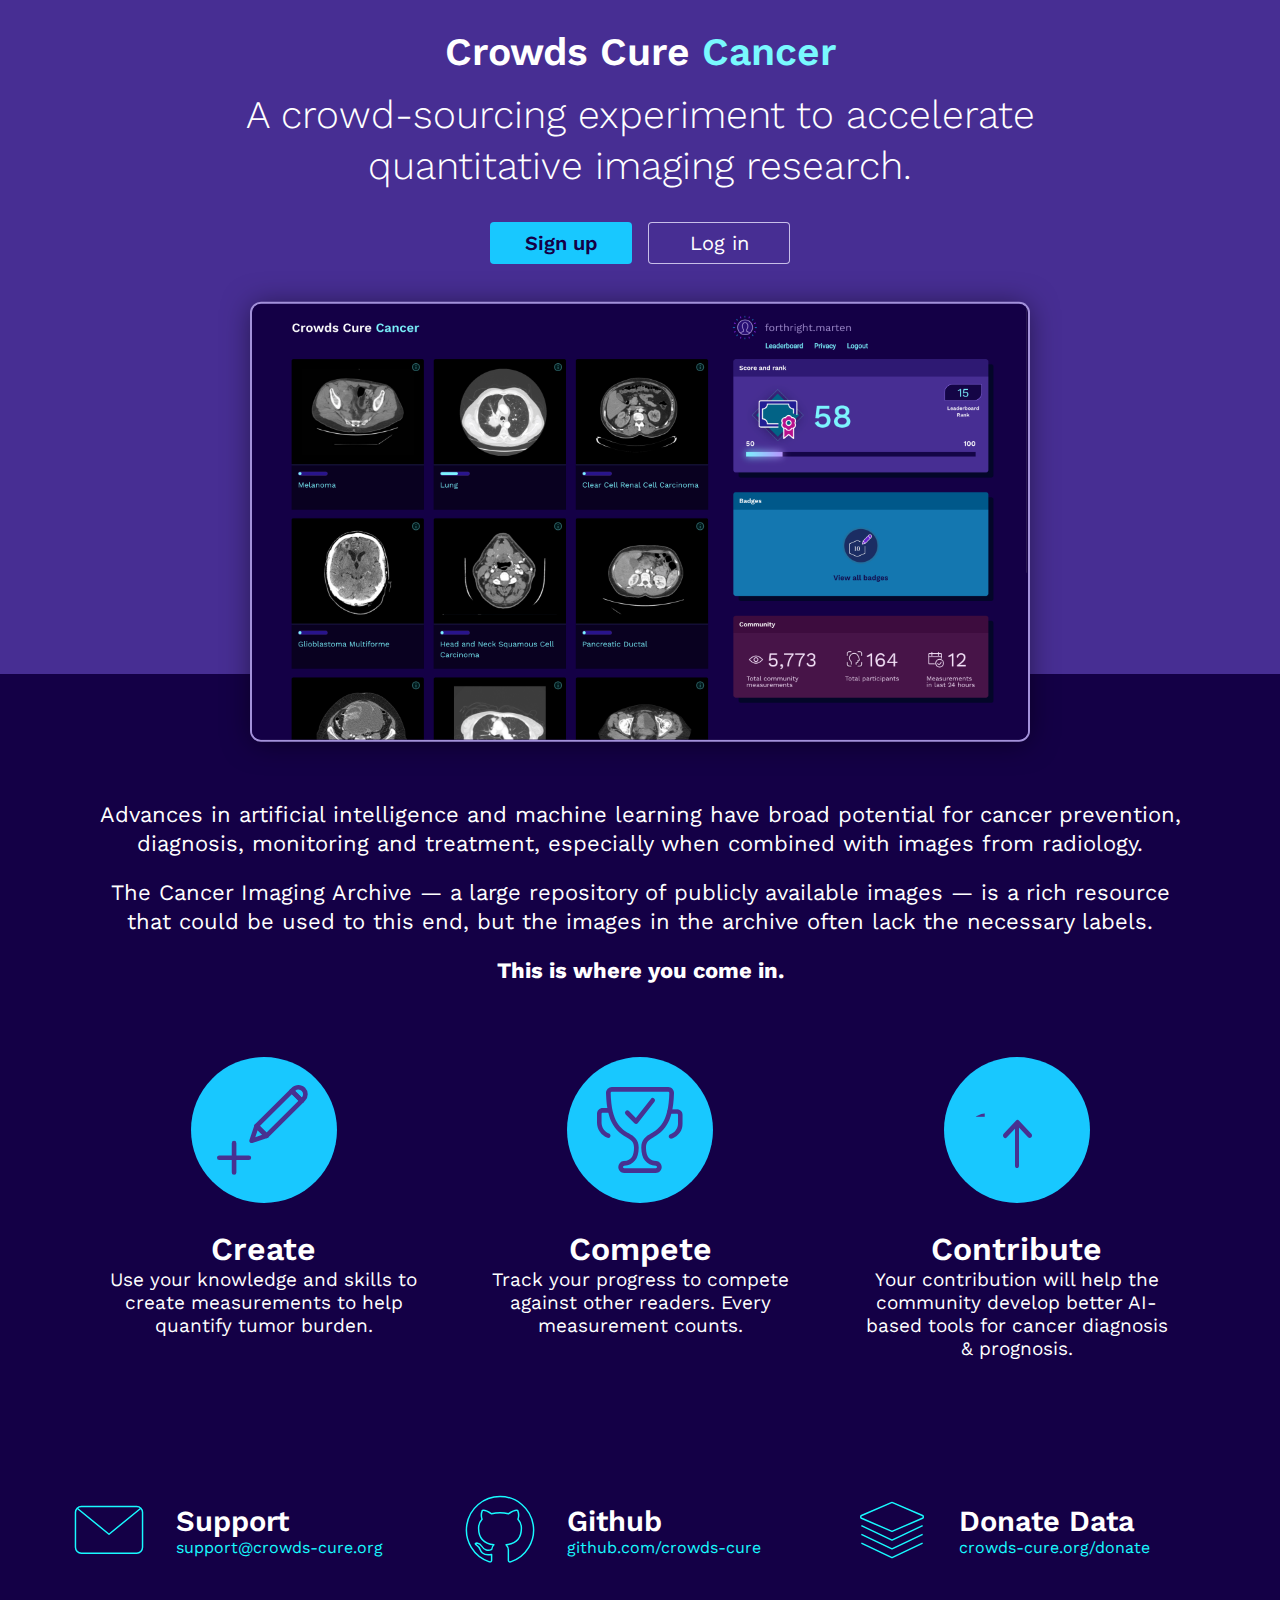
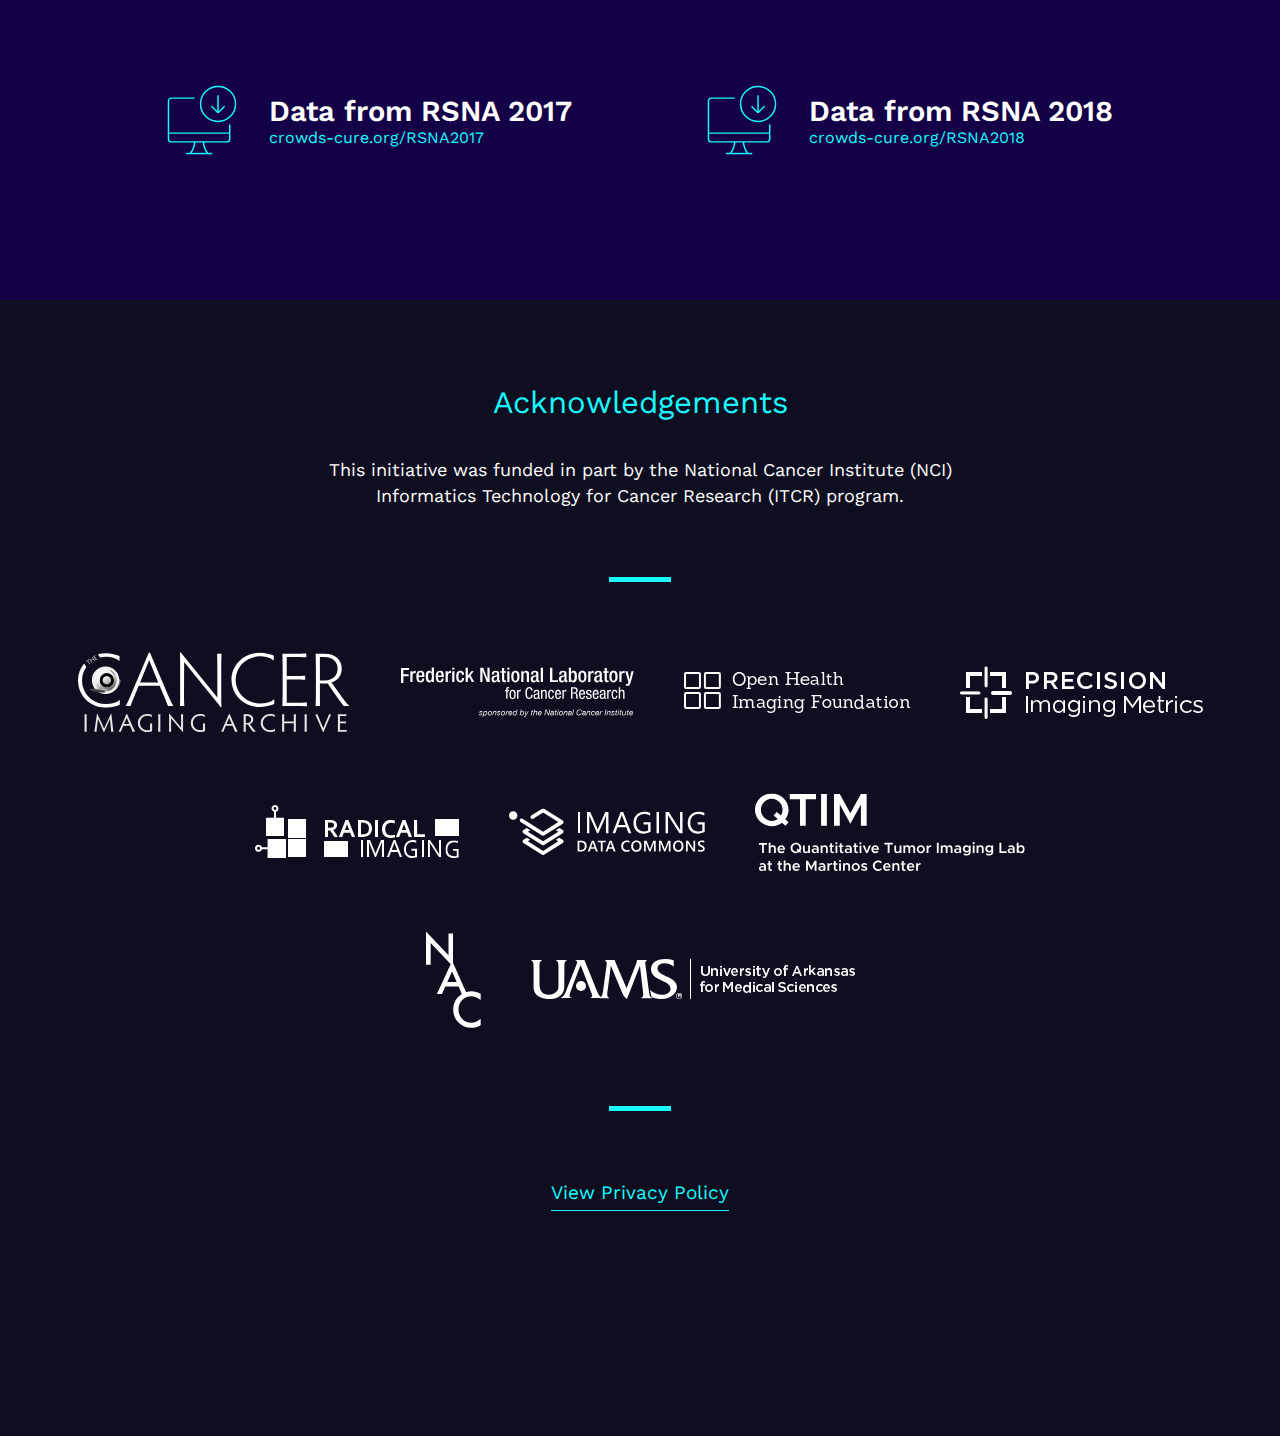
==== commit 3888d87b: "Updating SVG files for logos" ====
--- a/index.html
+++ b/index.html
@@ -124,31 +124,31 @@
         <hr />
         <div class="logos">
             <a href="http://www.cancerimagingarchive.net/" target="_blank">
-                <img src="/assets/img/logos/cancer-imaging-archive.svg" alt="Cancer Imaging Archive" style="width: 270px">
+                <img src="/assets/img/logos/cancer-imaging-archive.svg" alt="Cancer Imaging Archive" style="width: 272px">
             </a>
             <a href="https://frederick.cancer.gov/" target="_blank">
-                <img src="/assets/img/logos/frederick-national-lab.svg" alt="Frederick National Laboratory" style="width: 230px">
+                <img src="/assets/img/logos/frederick-national-lab.svg" alt="Frederick National Laboratory" style="width: 234px">
             </a>
             <a href="http://www.ohif.org/" target="_blank">
-                <img src="/assets/img/logos/ohif.svg" alt="Open Health Imaging Foundation" style="width: 230px">
+                <img src="/assets/img/logos/ohif.svg" alt="Open Health Imaging Foundation" style="width: 226px">
             </a>
             <a href="http://www.precisionmetrics.org/" target="_blank">
-                <img src="/assets/img/logos/pim.svg" alt="Precision Imaging Metrics" style="width: 246px">
+                <img src="/assets/img/logos/pim.svg" alt="Precision Imaging Metrics" style="width: 243px">
             </a>
             <a href="http://radicalimaging.com/" target="_blank">
-                <img src="/assets/img/logos/radical-imaging.svg" alt="Radical Imaging" style="width: 208px">
+                <img src="/assets/img/logos/radical-imaging.svg" alt="Radical Imaging" style="width: 204px">
             </a>
-            <a href="https://imagingdatacommons.github.io/" style="width:198px;height:50px">
-                <!-- TODO -->
+            <a href="https://imagingdatacommons.github.io/" target="_blank">
+                <img src="/assets/img/logos/imaging-data-commons.svg" alt="Imaging Data Commons" style="width: 196px">
             </a target="_blank">
             <a href="https://qtim-lab.github.io/" target="_blank">
                 <img src="/assets/img/logos/qtim.svg" alt="Quantitative Tumor Imaging Lab" style="width: 270px">
             </a>
             <a href="https://nac.spl.harvard.edu/" class="break-first" target="_blank">
-                <img src="/assets/img/logos/nac.svg" alt="Neuroimaging Analysis Center" style="width: 58px">
+                <img src="/assets/img/logos/nac.svg" alt="Neuroimaging Analysis Center" style="width: 55px">
             </a>
             <a href="https://www.uams.edu/" class="break-last" target="_blank">
-                <img src="/assets/img/logos/uams.svg" alt="Neuroimaging Analysis Center" style="width: 330px">
+                <img src="/assets/img/logos/uams.svg" alt="Neuroimaging Analysis Center" style="width: 324px">
             </a>
         </div>
         <hr />
--- a/assets/css/styles.css
+++ b/assets/css/styles.css
@@ -229,8 +229,6 @@
 section.acknowledgements .logos a {
     display: block;
     margin: 28px 25px;
-    /* TODO: [rsna2019] REMOVE */
-    background-color: #ffffff11;
 }
 
 section.acknowledgements .privacy {
@@ -301,13 +299,13 @@
     }
 }
 
-@media (min-width: 640px) and (max-width: 820px) {
+@media (min-width: 640px) and (max-width: 840px) {
     section.overview .links {
         justify-content: center;
     }
 
     section.overview .links .link {
-        flex-basis: 60%;
+        flex-basis: 420px;
     }
 }
 
@@ -411,7 +409,7 @@
 
     section.acknowledgements .logos a {
         flex-basis: 100%;
-        margin: 10px 0;
+        margin: 25px 0;
     }
 
     section.acknowledgements .logos a img {
@@ -440,9 +438,9 @@
 
 @media (min-width: 1201px) {
     section.acknowledgements .logos a.break-first {
-        margin-left: 300px;
+        margin-left: 310px;
     }
     section.acknowledgements .logos a.break-last {
-        margin-right: 300px;
-    }
-}
+        margin-right: 310px;
+    }
+}
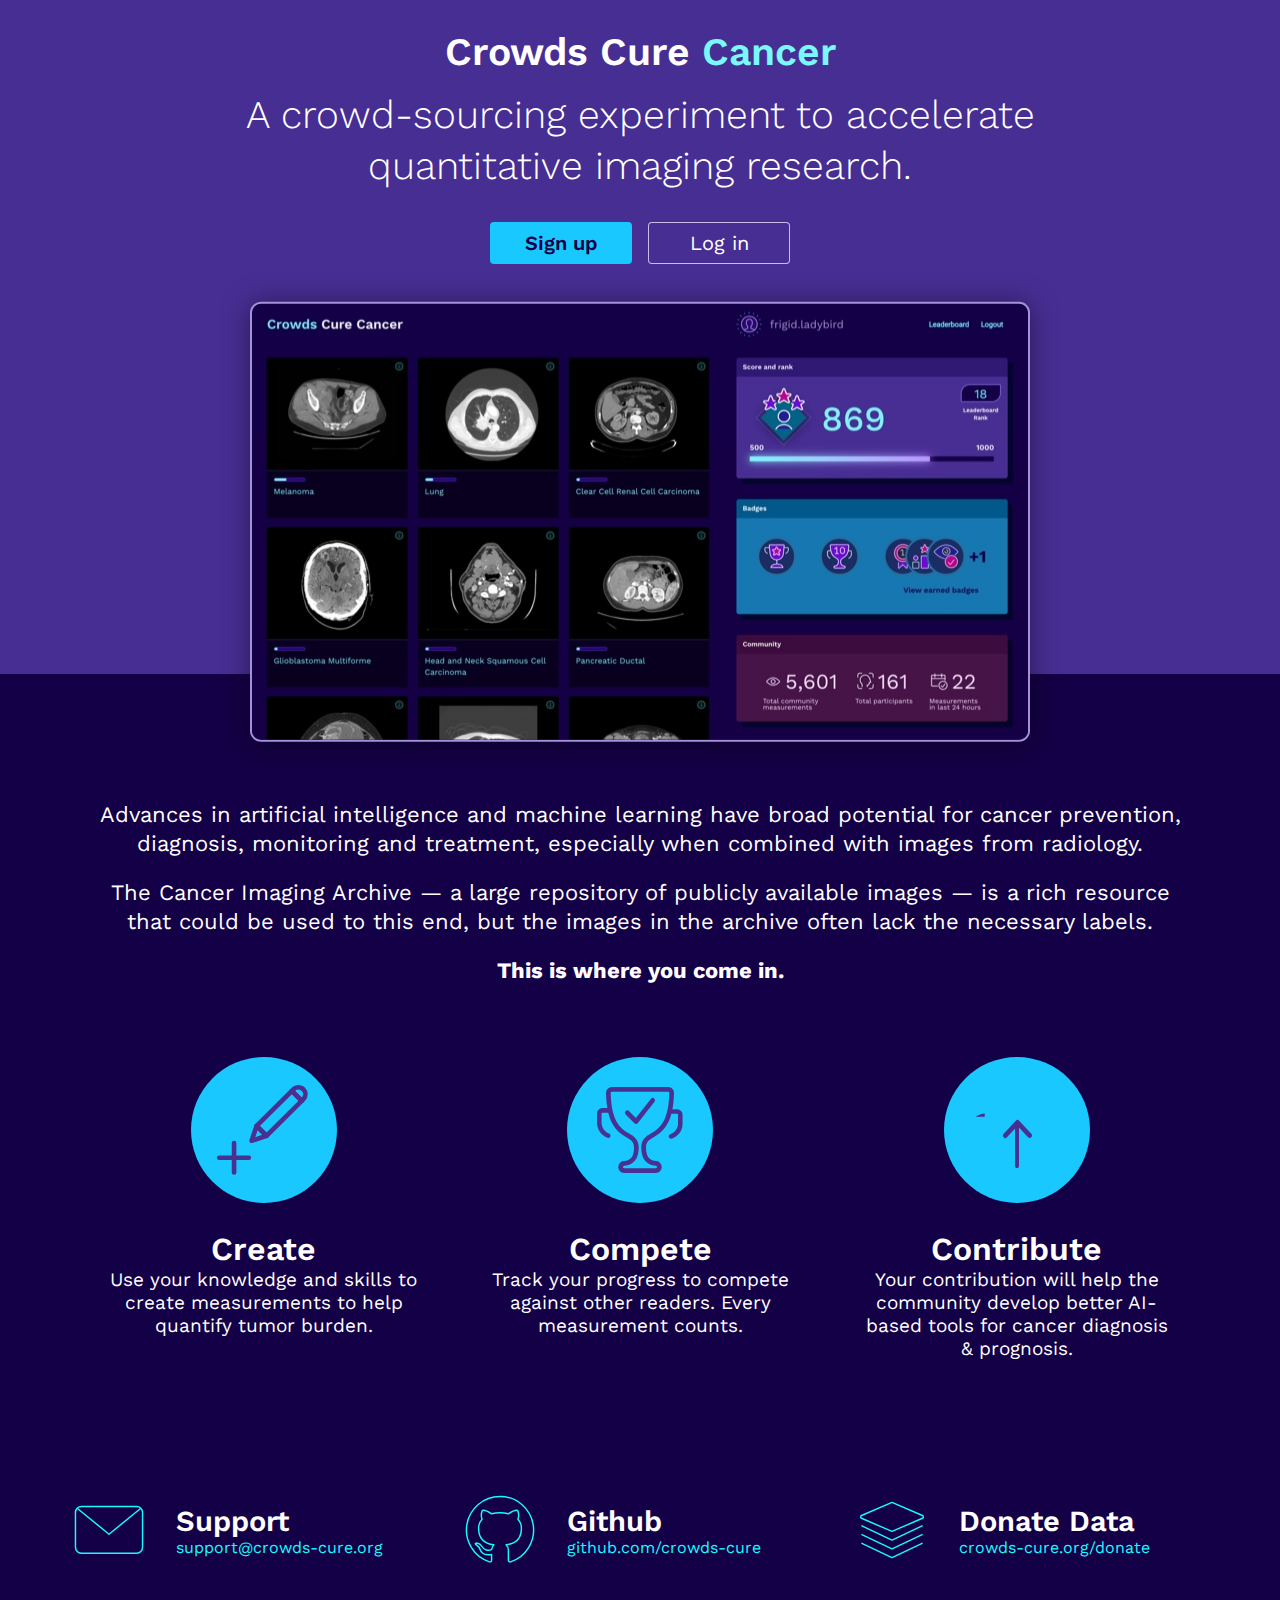
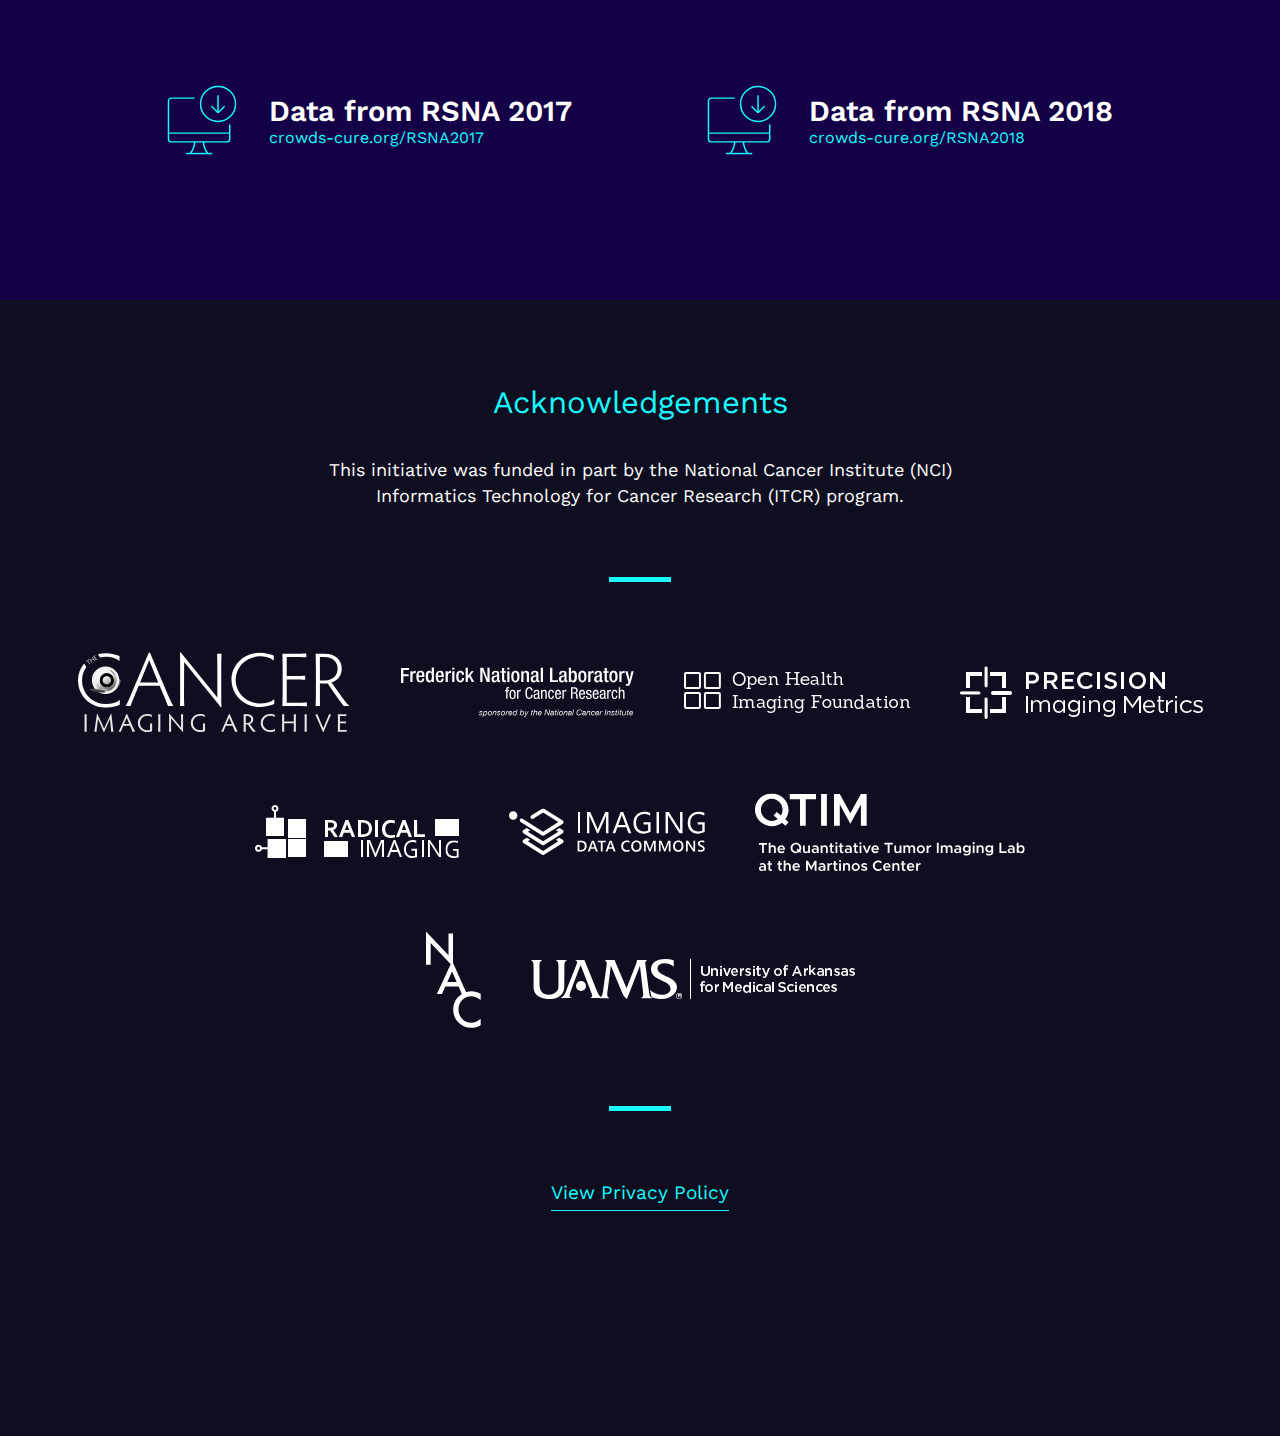
==== commit 1f795090: "Adding srcset for screenshot images" ====
--- a/index.html
+++ b/index.html
@@ -54,7 +54,14 @@
             <a class="button login" href="https://cancer.crowds-cure.org/#login">Log in</a>
         </div>
         <div class="screenshot">
-            <img src="assets/img/app-screenshot.png" />
+            <img
+                src="/assets/img/app-screenshot.jpg"
+                srcset="
+                    /assets/img/app-screenshot-3x.jpg 3x,
+                    /assets/img/app-screenshot-2x.jpg 2x,
+                    /assets/img/app-screenshot.jpg 1x
+                "
+            />
         </div>
     </section>
     <section class="overview">
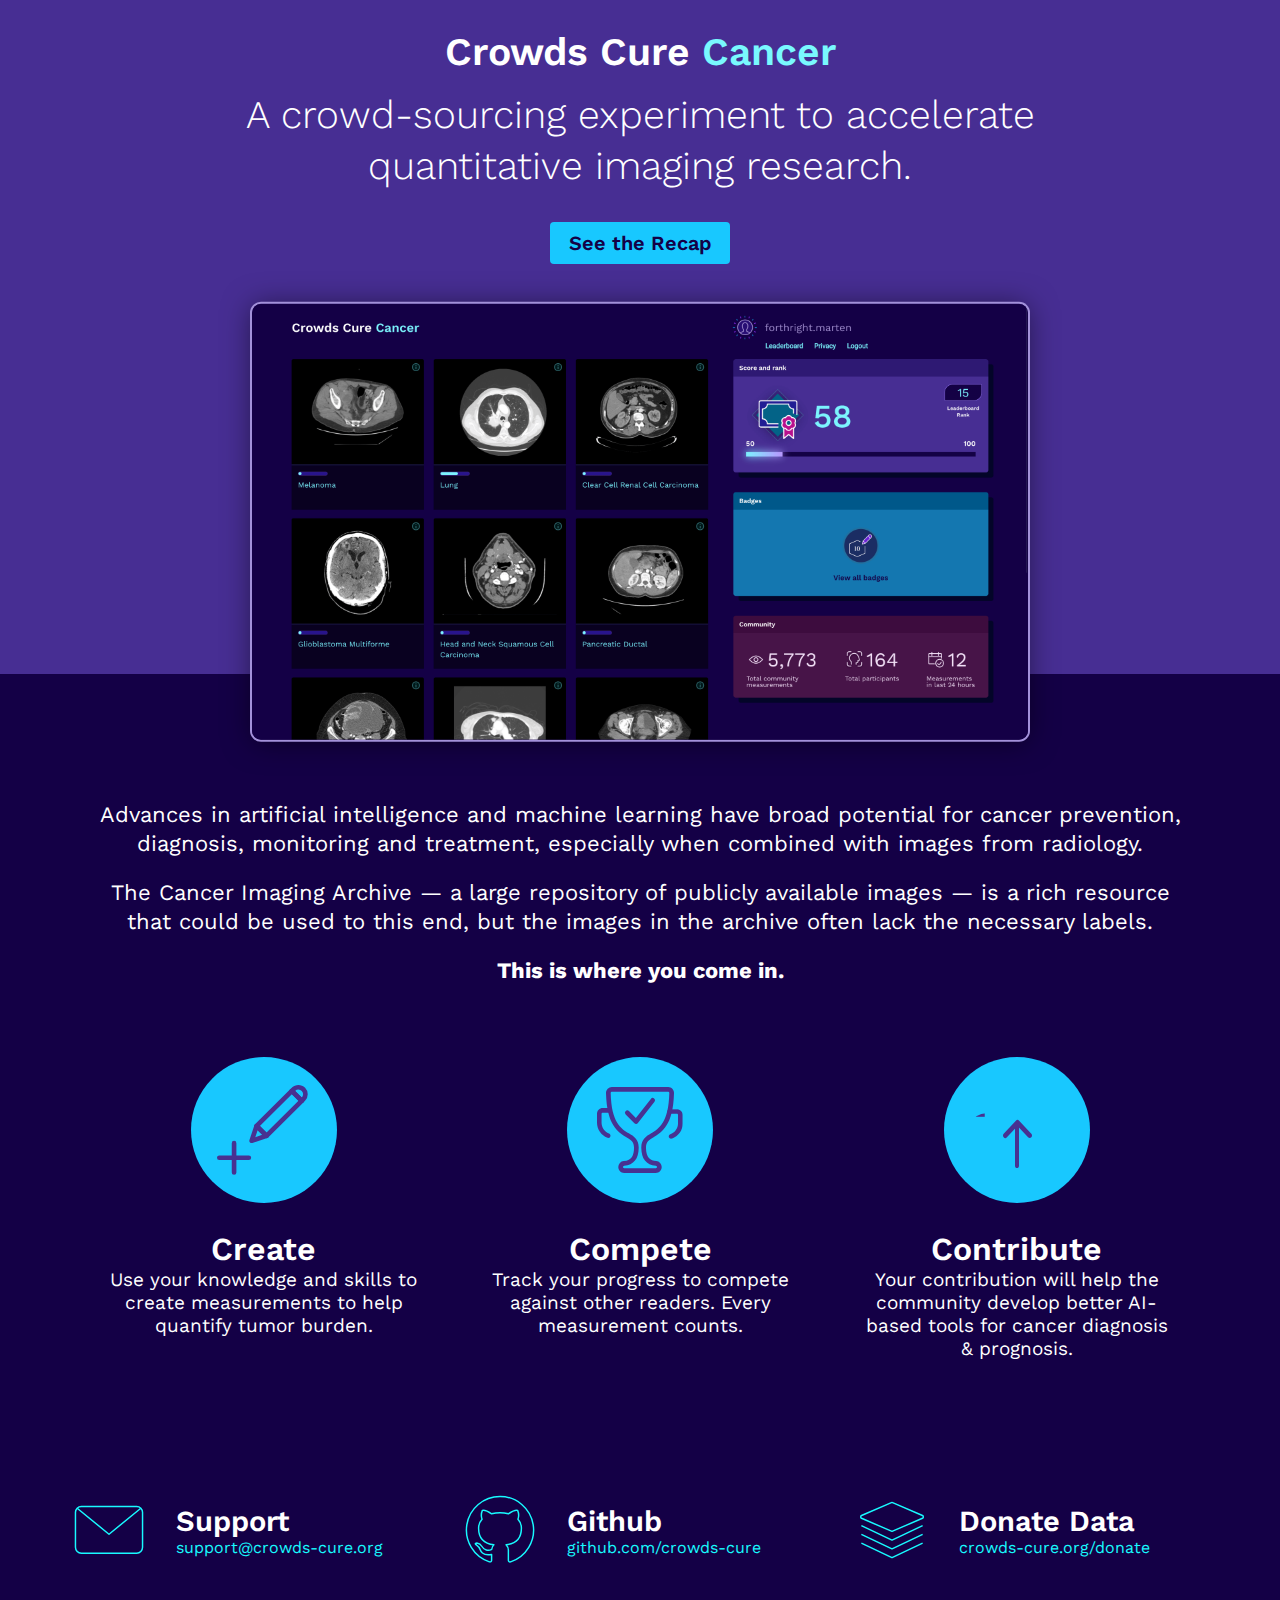
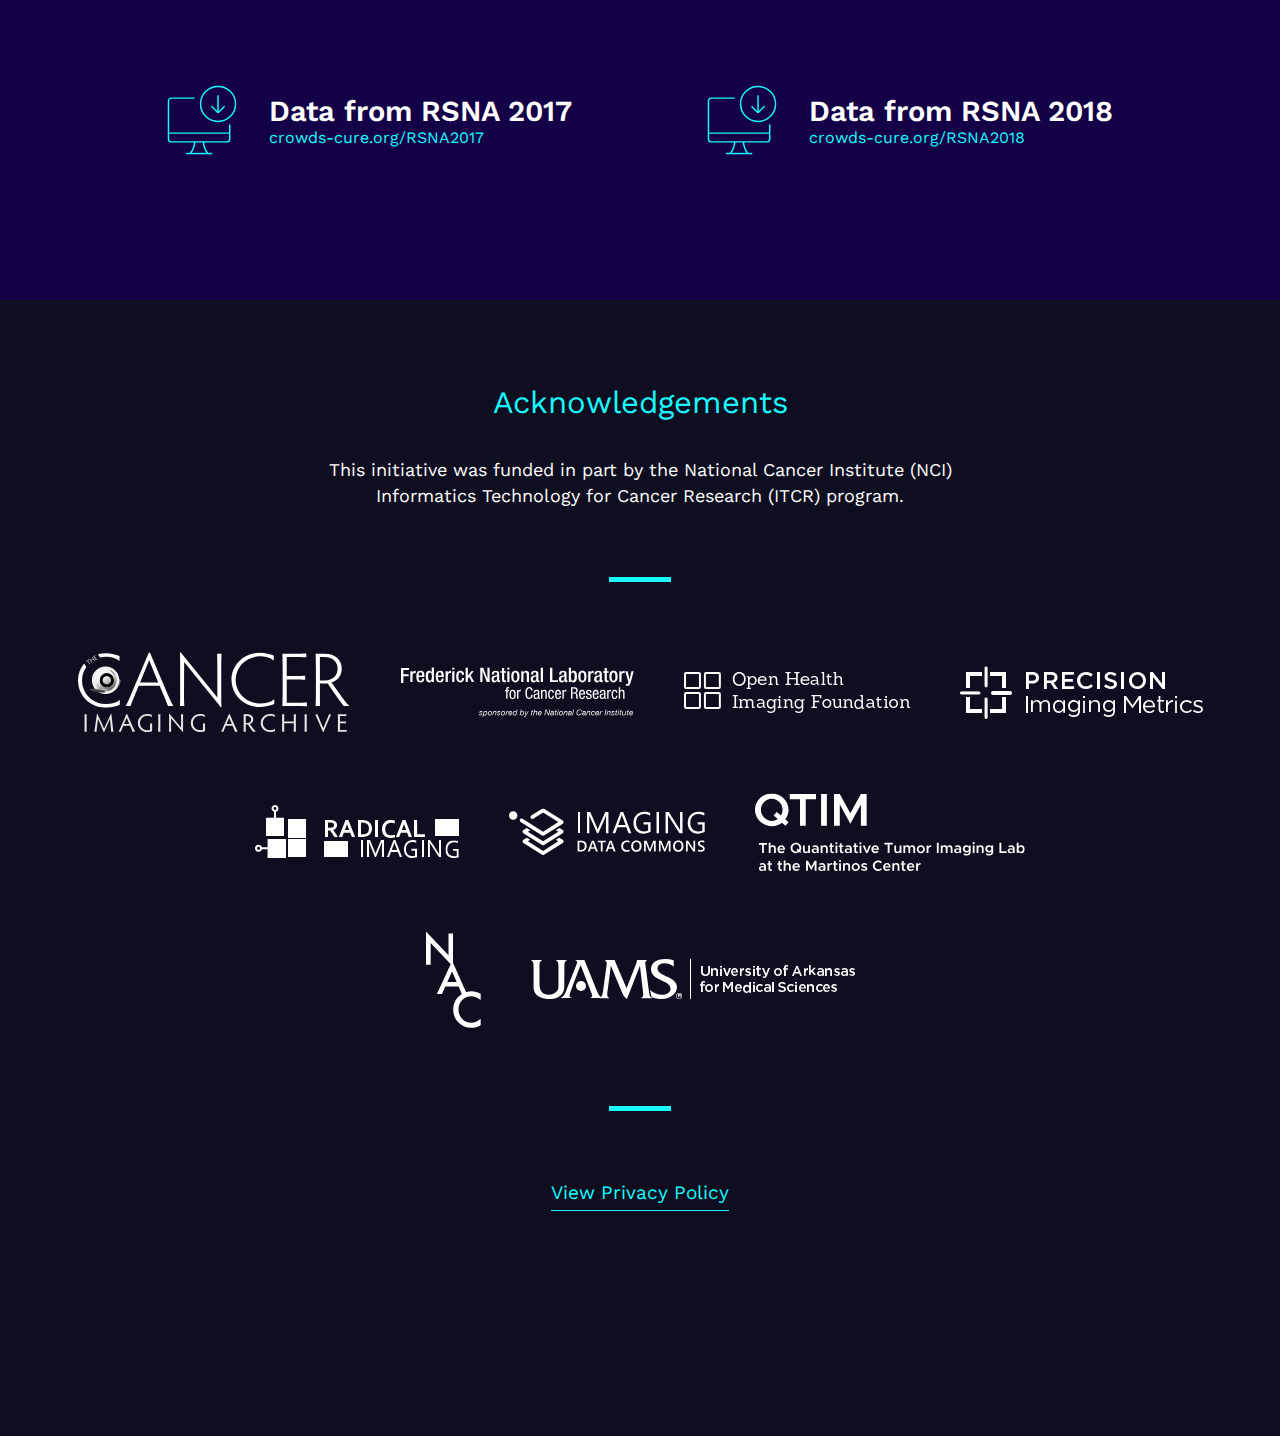
==== commit 2cb7eae1: "Add recap video, remove signup/login links" ====
--- a/index.html
+++ b/index.html
@@ -49,19 +49,15 @@
             </a>
         </h1>
         <p class="description">A crowd-sourcing experiment to accelerate quantitative imaging research.</p>
-        <div class="buttons">
+        <!--<div class="buttons">
             <a class="button signup" href="https://cancer.crowds-cure.org/#signup">Sign up</a>
             <a class="button login" href="https://cancer.crowds-cure.org/#login">Log in</a>
+        </div>!-->
+        <div class="buttons">
+            <a class="button recap" href="https://vimeo.com/684184499">See the Recap</a>
         </div>
         <div class="screenshot">
-            <img
-                src="/assets/img/app-screenshot.jpg"
-                srcset="
-                    /assets/img/app-screenshot-3x.jpg 3x,
-                    /assets/img/app-screenshot-2x.jpg 2x,
-                    /assets/img/app-screenshot.jpg 1x
-                "
-            />
+            <img src="assets/img/app-screenshot.png" />
         </div>
     </section>
     <section class="overview">
--- a/assets/css/styles.css
+++ b/assets/css/styles.css
@@ -97,6 +97,15 @@
     font-weight: 600;
 }
 
+section.title .buttons .recap {
+    background-color: #18c8ff;
+    color: #140046;
+    font-weight: 600;
+    padding-left: 15;
+    padding-right: 15;
+    width: 180px;
+}
+
 section.title .buttons .login {
     box-shadow: inset 0 0 0 1px #c8bee9;
     color: #ffffff;
@@ -325,11 +334,16 @@
 
     section.title .buttons .button {
         margin: 0;
+    }
+
+    section.title .buttons .button.signup {
+        margin: 0;
         width: 124px;
     }
 
     section.title .buttons .button.login {
         margin-left: 16px;
+        width: 124px;
     }
 
     section.overview .introduction {
